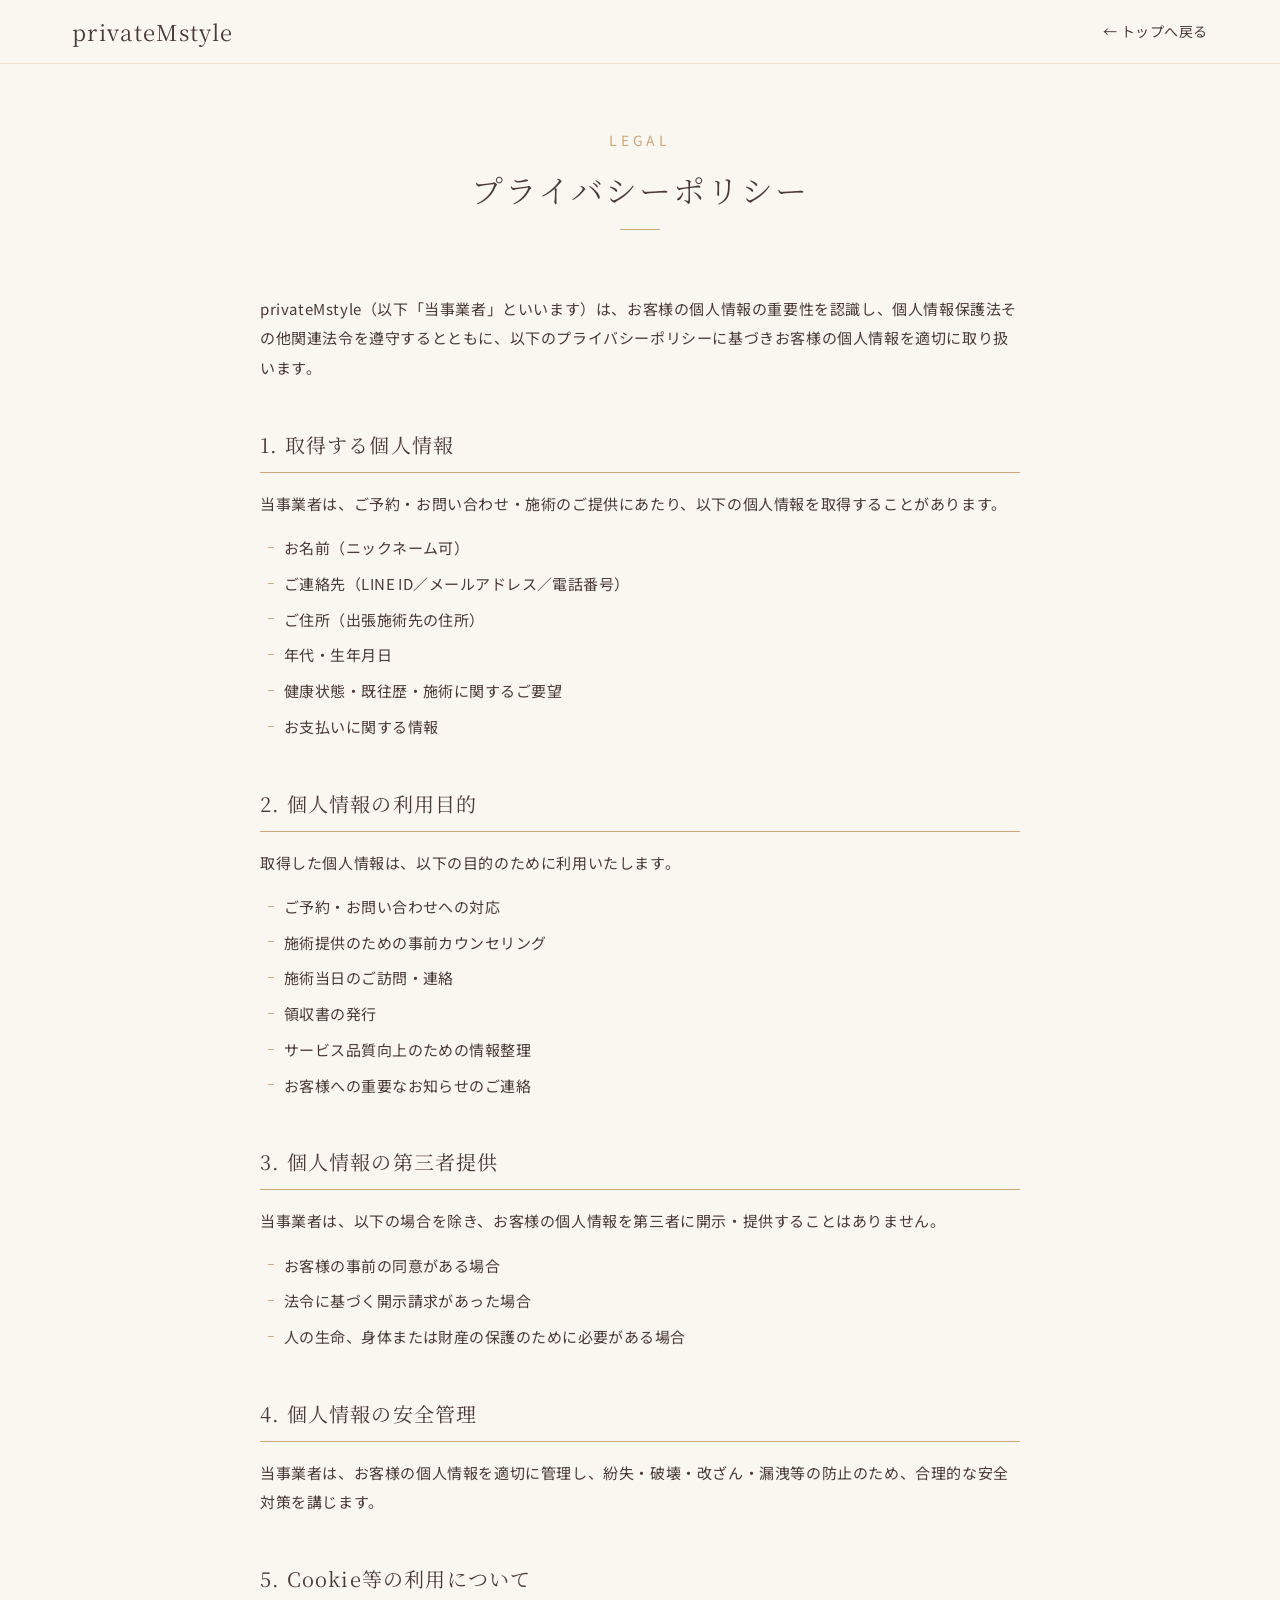
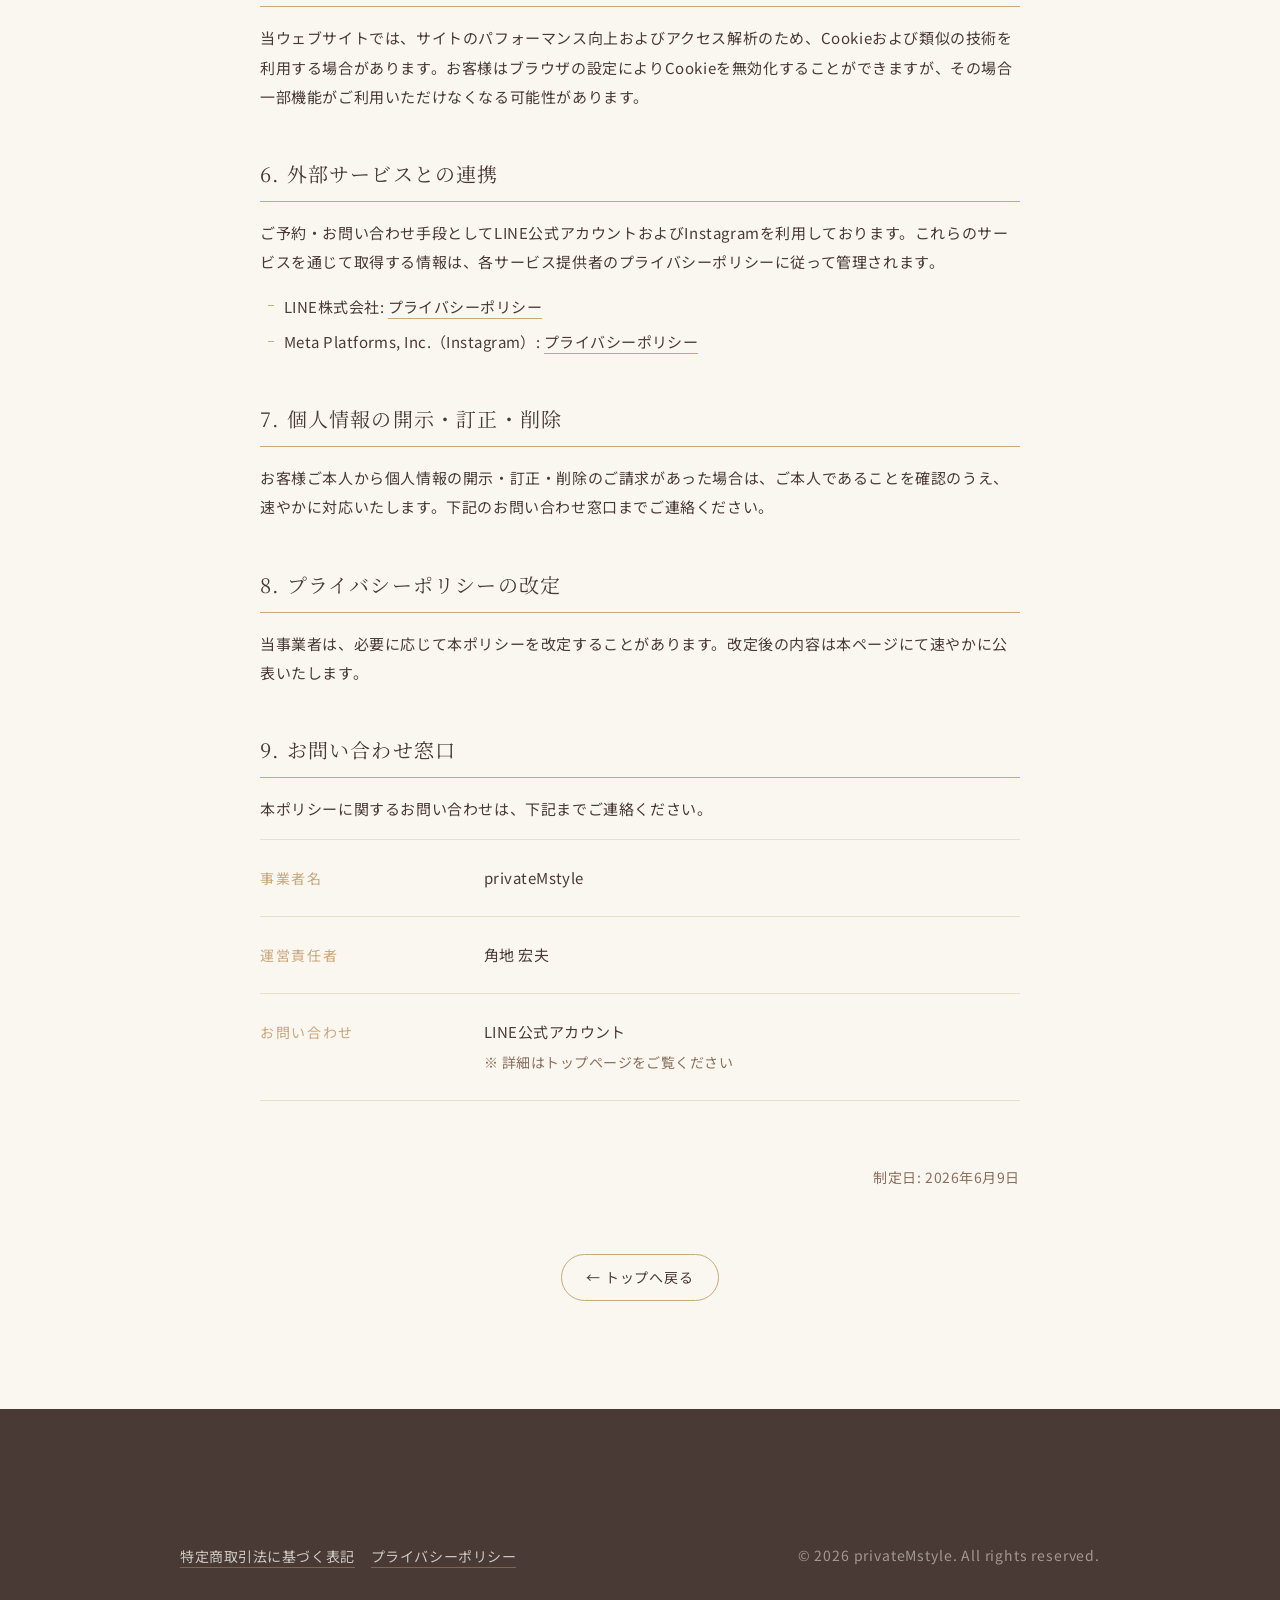
==== privacy.html @ 0a601e19 "Initial preview: privateMstyle LP" ====
<!DOCTYPE html>
<html lang="ja">
<head>
  <meta charset="UTF-8">
  <meta name="viewport" content="width=device-width, initial-scale=1.0">
  <title>プライバシーポリシー | privateMstyle</title>
  <meta name="description" content="privateMstyle のプライバシーポリシーです。お客様の個人情報の取り扱いについて記載しています。">
  <meta name="robots" content="noindex">

  <link rel="preconnect" href="https://fonts.googleapis.com">
  <link rel="preconnect" href="https://fonts.gstatic.com" crossorigin>
  <link href="https://fonts.googleapis.com/css2?family=Noto+Sans+JP:wght@300;400;500&family=Noto+Serif+JP:wght@300;400&display=swap" rel="stylesheet">

  <link rel="stylesheet" href="css/style.css">
</head>
<body>

  <header class="site-header" id="site-header">
    <div class="site-header__inner">
      <a href="index.html" class="site-header__logo">privateMstyle</a>
      <a href="index.html" class="legal-back">← トップへ戻る</a>
    </div>
  </header>

  <main class="legal-page">
    <div class="legal-page__inner">
      <header class="legal-page__head">
        <p class="legal-page__label">LEGAL</p>
        <h1 class="legal-page__title">プライバシーポリシー</h1>
      </header>

      <div class="legal-content">
        <p class="legal-content__intro">
          privateMstyle（以下「当事業者」といいます）は、お客様の個人情報の重要性を認識し、個人情報保護法その他関連法令を遵守するとともに、以下のプライバシーポリシーに基づきお客様の個人情報を適切に取り扱います。
        </p>

        <section class="legal-section">
          <h2 class="legal-section__title">1. 取得する個人情報</h2>
          <p class="legal-section__text">
            当事業者は、ご予約・お問い合わせ・施術のご提供にあたり、以下の個人情報を取得することがあります。
          </p>
          <ul class="legal-section__list">
            <li>お名前（ニックネーム可）</li>
            <li>ご連絡先（LINE ID／メールアドレス／電話番号）</li>
            <li>ご住所（出張施術先の住所）</li>
            <li>年代・生年月日</li>
            <li>健康状態・既往歴・施術に関するご要望</li>
            <li>お支払いに関する情報</li>
          </ul>
        </section>

        <section class="legal-section">
          <h2 class="legal-section__title">2. 個人情報の利用目的</h2>
          <p class="legal-section__text">取得した個人情報は、以下の目的のために利用いたします。</p>
          <ul class="legal-section__list">
            <li>ご予約・お問い合わせへの対応</li>
            <li>施術提供のための事前カウンセリング</li>
            <li>施術当日のご訪問・連絡</li>
            <li>領収書の発行</li>
            <li>サービス品質向上のための情報整理</li>
            <li>お客様への重要なお知らせのご連絡</li>
          </ul>
        </section>

        <section class="legal-section">
          <h2 class="legal-section__title">3. 個人情報の第三者提供</h2>
          <p class="legal-section__text">
            当事業者は、以下の場合を除き、お客様の個人情報を第三者に開示・提供することはありません。
          </p>
          <ul class="legal-section__list">
            <li>お客様の事前の同意がある場合</li>
            <li>法令に基づく開示請求があった場合</li>
            <li>人の生命、身体または財産の保護のために必要がある場合</li>
          </ul>
        </section>

        <section class="legal-section">
          <h2 class="legal-section__title">4. 個人情報の安全管理</h2>
          <p class="legal-section__text">
            当事業者は、お客様の個人情報を適切に管理し、紛失・破壊・改ざん・漏洩等の防止のため、合理的な安全対策を講じます。
          </p>
        </section>

        <section class="legal-section">
          <h2 class="legal-section__title">5. Cookie等の利用について</h2>
          <p class="legal-section__text">
            当ウェブサイトでは、サイトのパフォーマンス向上およびアクセス解析のため、Cookieおよび類似の技術を利用する場合があります。お客様はブラウザの設定によりCookieを無効化することができますが、その場合一部機能がご利用いただけなくなる可能性があります。
          </p>
        </section>

        <section class="legal-section">
          <h2 class="legal-section__title">6. 外部サービスとの連携</h2>
          <p class="legal-section__text">
            ご予約・お問い合わせ手段としてLINE公式アカウントおよびInstagramを利用しております。これらのサービスを通じて取得する情報は、各サービス提供者のプライバシーポリシーに従って管理されます。
          </p>
          <ul class="legal-section__list">
            <li>LINE株式会社: <a href="https://line.me/ja/terms/policy/" target="_blank" rel="noopener">プライバシーポリシー</a></li>
            <li>Meta Platforms, Inc.（Instagram）: <a href="https://privacycenter.instagram.com/policy/" target="_blank" rel="noopener">プライバシーポリシー</a></li>
          </ul>
        </section>

        <section class="legal-section">
          <h2 class="legal-section__title">7. 個人情報の開示・訂正・削除</h2>
          <p class="legal-section__text">
            お客様ご本人から個人情報の開示・訂正・削除のご請求があった場合は、ご本人であることを確認のうえ、速やかに対応いたします。下記のお問い合わせ窓口までご連絡ください。
          </p>
        </section>

        <section class="legal-section">
          <h2 class="legal-section__title">8. プライバシーポリシーの改定</h2>
          <p class="legal-section__text">
            当事業者は、必要に応じて本ポリシーを改定することがあります。改定後の内容は本ページにて速やかに公表いたします。
          </p>
        </section>

        <section class="legal-section">
          <h2 class="legal-section__title">9. お問い合わせ窓口</h2>
          <p class="legal-section__text">
            本ポリシーに関するお問い合わせは、下記までご連絡ください。
          </p>
          <dl class="legal-table">
            <div class="legal-table__row">
              <dt>事業者名</dt>
              <dd>privateMstyle</dd>
            </div>
            <div class="legal-table__row">
              <dt>運営責任者</dt>
              <dd>角地 宏夫</dd>
            </div>
            <div class="legal-table__row">
              <dt>お問い合わせ</dt>
              <dd>LINE公式アカウント<br><small>※ 詳細は<a href="index.html">トップページ</a>をご覧ください</small></dd>
            </div>
          </dl>
        </section>

        <p class="legal-content__date">
          制定日: <span id="effective-date">2026年6月9日</span>
        </p>
      </div>

      <p class="legal-page__back">
        <a href="index.html">← トップへ戻る</a>
      </p>
    </div>
  </main>

  <footer class="site-footer">
    <div class="site-footer__inner">
      <div class="site-footer__bottom">
        <ul class="site-footer__legal">
          <li><a href="tokushoho.html">特定商取引法に基づく表記</a></li>
          <li><a href="privacy.html">プライバシーポリシー</a></li>
        </ul>
        <p class="site-footer__copy">© <span id="footer-year">2026</span> privateMstyle. All rights reserved.</p>
      </div>
    </div>
  </footer>

  <script>
    document.getElementById('footer-year').textContent = new Date().getFullYear();
  </script>
</body>
</html>
---- css/style.css ----
/* ============================================================
   privateMstyle LP - style.css
   Moodboard 確定版: C案ソフトピンクベージュ + ブラウン + シャンパンゴールド
   ============================================================ */

/* ---------- 1. Design tokens ---------- */
:root {
	/* Colors (Moodboard 2026-05-25 確定パレット) */
	--c-base: #FAF7F0;
	--c-base-light: #FCFAF5;
	/* アイボリーより明るく、白より暖かい */
	--c-secondary: #EFD9D2;
	/* ソフトピンクベージュ */
	--c-accent: #C9A99F;
	/* くすみピンク */
	--c-sub: #F0E8DD;
	--c-brown-mid: #8a6f5e;
	/* 線・タグ縁・アイコン */
	--c-brown-dark: #4a3a35;
	/* 見出し・本文 */
	--c-gold: #C9A87C;
	/* シャンパンゴールド（細線・小マーク・FROM¥記号・CTA縁取り1px限定） */
	--c-line-cta: #06C755;
	/* LINE green */
	--c-line-cta-h: #05B14B;
	--c-white: #FFFFFF;

	/* Typography */
	--ff-serif: "Noto Serif JP", "Yu Mincho", "YuMincho", serif;
	--ff-sans: "Noto Sans JP", "Hiragino Kaku Gothic ProN", "メイリオ", sans-serif;

	/* Spacing scale */
	--space-1: 4px;
	--space-2: 8px;
	--space-3: 12px;
	--space-4: 16px;
	--space-5: 24px;
	--space-6: 32px;
	--space-7: 48px;
	--space-8: 64px;
	--space-9: 96px;

	/* Layout */
	--max-w: 1200px;
	--max-w-narrow: 920px;
	--header-h: 64px;
}

/* ---------- 2. Reset & base ---------- */
*,
*::before,
*::after {
	box-sizing: border-box;
}

html {
	scroll-behavior: smooth;
}

body {
	margin: 0;
	font-family: var(--ff-sans);
	font-weight: 400;
	color: var(--c-brown-dark);
	background: var(--c-base);
	line-height: 1.8;
	-webkit-font-smoothing: antialiased;
	-webkit-text-size-adjust: 100%;
}

img {
	max-width: 100%;
	height: auto;
	display: block;
}

a {
	color: inherit;
	text-decoration: none;
}

ul,
ol {
	list-style: none;
	margin: 0;
	padding: 0;
}

button {
	font: inherit;
	cursor: pointer;
	background: none;
	border: none;
	color: inherit;
}

h1,
h2,
h3,
h4 {
	font-family: var(--ff-serif);
	font-weight: 300;
	color: var(--c-brown-dark);
	letter-spacing: 0.04em;
	line-height: 1.5;
	margin: 0;
}

.sp-only {
	display: inline;
}

@media (min-width: 768px) {
	.sp-only {
		display: none;
	}
}

/* ---------- 3. Buttons ---------- */
.btn {
	display: inline-flex;
	align-items: center;
	justify-content: center;
	padding: 14px 28px;
	border-radius: 999px;
	font-family: var(--ff-sans);
	font-weight: 500;
	font-size: 14px;
	letter-spacing: 0.06em;
	transition: all 0.2s ease;
	border: 1px solid transparent;
	white-space: nowrap;
}

.btn--sm {
	padding: 8px 18px;
	font-size: 14px;
}

.btn--lg {
	padding: 18px 36px;
	font-size: 16px;
	min-width: 220px;
}

.btn--line {
	background: var(--c-line-cta);
	color: var(--c-white);
	gap: 6px;
}

.btn--line:hover {
	background: var(--c-line-cta-h);
	transform: translateY(-1px);
}

.btn__icon {
	width: 2em;
	height: 2em;
	flex-shrink: 0;
}

.btn--ghost {
	background: transparent;
	color: var(--c-brown-dark);
	border-color: var(--c-gold);
}

.btn--ghost:hover {
	background: var(--c-brown-mid);
	color: var(--c-white);
	border-color: var(--c-brown-mid);
}

/* ============================================================
   01 HEADER
   ============================================================ */
.site-header {
	position: fixed;
	top: 0;
	left: 0;
	right: 0;
	height: var(--header-h);
	background: rgba(250, 247, 240, 0.92);
	backdrop-filter: saturate(180%) blur(12px);
	-webkit-backdrop-filter: saturate(180%) blur(12px);
	border-bottom: 1px solid rgba(201, 168, 124, 0.28);
	z-index: 100;
}

.site-header__inner {
	max-width: var(--max-w);
	height: 100%;
	margin: 0 auto;
	padding: 0 var(--space-4);
	display: flex;
	align-items: center;
	justify-content: space-between;
	gap: var(--space-5);
}

.site-header__logo {
	font-family: var(--ff-serif);
	font-weight: 400;
	font-size: 22px;
	letter-spacing: 0.06em;
	color: var(--c-brown-dark);
}

.site-header__nav {
	position: fixed;
	top: var(--header-h);
	left: 0;
	right: 0;
	display: flex;
	flex-direction: column;
	gap: 0;
	padding: var(--space-2) var(--space-4) var(--space-5);
	background: rgba(250, 247, 240, 0.98);
	backdrop-filter: saturate(180%) blur(12px);
	-webkit-backdrop-filter: saturate(180%) blur(12px);
	border-bottom: 1px solid rgba(201, 168, 124, 0.28);
	box-shadow: 0 18px 32px -20px rgba(74, 58, 53, 0.45);
	max-height: calc(100dvh - var(--header-h));
	overflow-y: auto;
	opacity: 0;
	visibility: hidden;
	transform: translateY(-10px);
	transition: opacity 0.25s ease, transform 0.25s ease, visibility 0.25s;
}

.site-header.is-open .site-header__nav {
	opacity: 1;
	visibility: visible;
	transform: translateY(0);
}

.site-header__nav a:not(.btn) {
	font-size: 16px;
	color: var(--c-brown-dark);
	letter-spacing: 0.05em;
	padding: 15px 4px;
	border-bottom: 1px solid rgba(201, 168, 124, 0.22);
	transition: color 0.2s;
}

.site-header__nav a:not(.btn):hover {
	color: var(--c-brown-mid);
}

.site-header__nav-cta {
	margin-top: var(--space-4);
	align-self: stretch;
}

body.is-nav-open {
	overflow: hidden;
}

.site-header__cta {
	display: none;
}

.site-header__cta .btn {
	font-size: 14px;
	padding: 10px 22px;
}

.site-header__menu-toggle {
	width: 32px;
	height: 32px;
	display: flex;
	flex-direction: column;
	justify-content: center;
	align-items: center;
	gap: 5px;
}

.site-header__menu-toggle span {
	display: block;
	width: 20px;
	height: 1.5px;
	background: var(--c-brown-dark);
	transition: transform 0.3s ease, opacity 0.3s ease;
}

.site-header.is-open .site-header__menu-toggle span:nth-child(1) {
	transform: translateY(6.5px) rotate(45deg);
}

.site-header.is-open .site-header__menu-toggle span:nth-child(2) {
	opacity: 0;
}

.site-header.is-open .site-header__menu-toggle span:nth-child(3) {
	transform: translateY(-6.5px) rotate(-45deg);
}

@media (min-width: 900px) {
	.site-header__inner {
		padding: 0 var(--space-6);
	}

	.site-header__nav {
		position: static;
		flex-direction: row;
		gap: var(--space-6);
		padding: 0;
		background: none;
		backdrop-filter: none;
		-webkit-backdrop-filter: none;
		border: 0;
		box-shadow: none;
		max-height: none;
		overflow: visible;
		opacity: 1;
		visibility: visible;
		transform: none;
	}

	.site-header__nav a:not(.btn) {
		font-size: 15px;
		padding: 0;
		border-bottom: 0;
	}

	.site-header__nav-cta {
		display: none;
	}

	.site-header__cta {
		display: block;
	}

	.site-header__menu-toggle {
		display: none;
	}
}

/* ============================================================
   02 FV
   ============================================================ */
.fv {
	position: relative;
	padding-top: var(--header-h);
	overflow: hidden;
	background:
		linear-gradient(180deg, var(--c-base) 0%, var(--c-secondary) 100%);
}

.fv__bg {
	position: absolute;
	inset: 0;
	pointer-events: none;
	overflow: hidden;
}

.fv__bg-fabric {
	position: absolute;
	max-width: none;
	bottom: 23%;
	left: -20%;
	width: 90%;
	opacity: 0.28;
	mix-blend-mode: multiply;
}

.fv__deco {
	position: absolute;
	opacity: 0.7;
	display: none;
}

.fv__deco--flower {
	top: 8%;
	right: 4%;
	width: 110px;
	transform: rotate(8deg);
}

.fv__deco--leaf {
	bottom: 12%;
	left: -2%;
	width: 140px;
	transform: rotate(-15deg);
	opacity: 0.5;
}

.fv__inner {
	position: relative;
	max-width: var(--max-w);
	margin: 0 auto;
	padding: var(--space-8) var(--space-4) var(--space-9);
	display: grid;
	grid-template-columns: 1fr;
	gap: var(--space-7);
}

.fv__copy {
	order: 2;
}

.fv__catch {
	font-family: var(--ff-serif);
	font-weight: 300;
	font-size: clamp(30px, 7vw, 56px);
	line-height: 1.45;
	letter-spacing: 0.08em;
	color: var(--c-brown-dark);
}

.fv__catch::after {
	content: "";
	display: block;
	width: 56px;
	height: 1px;
	background: var(--c-gold);
	margin-top: var(--space-4);
}

.fv__sub {
	margin: var(--space-5) 0 0;
	font-size: 20px;
	font-weight: 400;
	color: var(--c-brown-dark);
	letter-spacing: 0.05em;
}

.fv__area {
	margin: var(--space-4) 0 0;
	font-size: 16px;
	color: var(--c-brown-mid);
	letter-spacing: 0.06em;
	line-height: 1.9;
}

.fv__badges {
	display: flex;
	flex-wrap: wrap;
	gap: var(--space-2);
	margin: var(--space-5) 0;
}

.fv__badges li {
	font-size: 14px;
	letter-spacing: 0.08em;
	color: var(--c-brown-mid);
	border: 1px solid var(--c-gold);
	border-radius: 999px;
	padding: 6px 14px;
	background: rgba(255, 255, 255, 0.5);
}

.fv__ctas {
	display: flex;
	flex-direction: column;
	gap: var(--space-3);
	margin-top: var(--space-6);
	align-items: flex-start;
}

.fv__ctas .btn {
	width: 100%;
	max-width: 320px;
}

.fv__micro {
	margin: var(--space-2) 0 0;
	font-size: 14px;
	color: var(--c-brown-mid);
	line-height: 1.7;
}

.fv__visual {
	order: 1;
}

.fv__hero-img {
	width: 100%;
	aspect-ratio: 1 / 1;
	object-fit: cover;
	object-position: 50% 60%;
	border-radius: 8px;
	box-shadow: 0 20px 60px -20px rgba(74, 58, 53, 0.25);
}

@media (min-width: 900px) {
	.fv__inner {
		grid-template-columns: 1fr 480px;
		gap: var(--space-8);
		padding: var(--space-9) var(--space-6) calc(var(--space-9) + var(--space-5));
		align-items: center;
	}

	.fv__copy {
		order: 1;
	}

	.fv__visual {
		order: 2;
	}

	.fv__hero-img {
		aspect-ratio: 3 / 4;
		object-position: 50% 50%;
	}

	.fv__ctas {
		flex-direction: row;
		flex-wrap: wrap;
		align-items: center;
	}

	.fv__ctas .btn {
		width: auto;
	}

	.fv__micro {
		flex-basis: 100%;
	}

	.fv__deco {
		display: block;
	}

	.fv__deco--flower {
		width: 120px;
		right: 1.5%;
		top: calc(var(--header-h) + 24px);
	}

	.fv__deco--leaf {
		width: 220px;
		bottom: 8%;
		left: 2%;
	}
}

/* ============================================================
   02.5 ASSURANCE（安心への約束）
   ============================================================ */
.assurance {
	padding: var(--space-7) var(--space-4);
	background: var(--c-secondary);
	border-bottom: 1px solid rgba(201, 168, 124, 0.22);
}

.assurance__inner {
	max-width: var(--max-w-narrow);
	margin: 0 auto;
}

.assurance__intro {
	margin: 0 0 var(--space-6);
	text-align: center;
	font-size: 15px;
	line-height: 1.9;
	letter-spacing: 0.04em;
	color: var(--c-brown-dark);
}

.assurance__intro strong {
	font-weight: 500;
	color: var(--c-gold);
}

.assurance__list {
	display: grid;
	grid-template-columns: 1fr;
	gap: var(--space-3);
}

.assurance__item {
	display: flex;
	align-items: center;
	gap: var(--space-4);
	background: var(--c-white);
	border-radius: 8px;
	padding: var(--space-4) var(--space-5);
}

.assurance__icon {
	flex-shrink: 0;
	display: inline-flex;
	align-items: center;
	justify-content: center;
	width: 40px;
	height: 40px;
	border-radius: 50%;
	background: var(--c-white);
	color: var(--c-gold);
}

.assurance__icon svg {
	width: 22px;
	height: 22px;
}

.assurance__text {
	margin: 0;
	font-size: 14px;
	line-height: 1.7;
	letter-spacing: 0.03em;
	color: var(--c-brown-dark);
}

.assurance__text strong {
	font-weight: 500;
}

@media (min-width: 700px) {
	.assurance__list {
		grid-template-columns: repeat(3, 1fr);
		gap: var(--space-4);
	}

	.assurance__item {
		flex-direction: column;
		text-align: center;
		gap: var(--space-3);
		padding: var(--space-6) var(--space-4);
	}
}

/* ============================================================
   Common: Section head
   ============================================================ */
.section-head {
	text-align: center;
	max-width: 720px;
	margin: 0 auto var(--space-7);
}

.section-head__label {
	margin: 0;
	font-family: var(--ff-sans);
	font-size: 14px;
	letter-spacing: 0.28em;
	color: var(--c-gold);
	text-transform: uppercase;
}

.section-head__title {
	margin: var(--space-3) 0 0;
	font-family: var(--ff-serif);
	font-weight: 300;
	font-size: clamp(24px, 4.4vw, 34px);
	line-height: 1.55;
	letter-spacing: 0.06em;
	color: var(--c-brown-dark);
	word-break: keep-all;
	overflow-wrap: anywhere;
	text-wrap: balance;
}

.section-head__title::after {
	content: "";
	display: block;
	width: 40px;
	height: 1px;
	background: var(--c-gold);
	margin: var(--space-4) auto 0;
}

.section-head__lead {
	margin: var(--space-5) 0 0;
	font-size: 14px;
	color: var(--c-brown-dark);
	line-height: 2;
	letter-spacing: 0.04em;
}

@media (min-width: 700px) {
	.section-head__lead {
		font-size: 16px;
	}

	.fv__bg-fabric {
		bottom: -2%;
	}
}

/* ============================================================
   03 HOME CARE（ご自宅で受けられる安心）
   ============================================================ */
.home-care {
	padding: var(--space-9) var(--space-4);
	background: var(--c-base);
}

.home-care__inner {
	max-width: var(--max-w-narrow);
	margin: 0 auto;
}

.home-care__photo {
	margin: 0 0 var(--space-7);
	border-radius: 12px;
	overflow: hidden;
	box-shadow: 0 20px 50px -22px rgba(74, 58, 53, 0.22);
}

.home-care__photo img {
	width: 100%;
	aspect-ratio: 16 / 9;
	object-fit: cover;
}

@media (min-width: 700px) {
	.home-care__photo {
		margin-bottom: var(--space-8);
		border-radius: 16px;
	}

	.home-care__photo img {
		aspect-ratio: 21 / 9;
	}
}

.benefit-cards {
	display: grid;
	grid-template-columns: 1fr;
	gap: var(--space-5);
}

.benefit-card {
	background: var(--c-white);
	border: 1px solid rgba(201, 168, 124, 0.32);
	border-radius: 10px;
	padding: var(--space-6) var(--space-5);
	text-align: center;
	transition: transform 0.25s ease, box-shadow 0.25s ease;
}

.benefit-card:hover {
	transform: translateY(-2px);
	box-shadow: 0 14px 36px -18px rgba(74, 58, 53, 0.22);
}

.benefit-card__icon {
	display: inline-flex;
	align-items: center;
	justify-content: center;
	width: 56px;
	height: 56px;
	border-radius: 50%;
	background: var(--c-sub);
	color: var(--c-brown-mid);
	margin-bottom: var(--space-4);
}

.benefit-card__icon svg {
	width: 30px;
	height: 30px;
}

.benefit-card__title {
	font-family: var(--ff-serif);
	font-size: 20px;
	font-weight: 400;
	letter-spacing: 0.06em;
	color: var(--c-brown-dark);
	margin: 0 0 var(--space-3);
}

.benefit-card__text {
	margin: 0;
	font-size: 14px;
	line-height: 1.9;
	color: var(--c-brown-dark);
	letter-spacing: 0.03em;
}

.home-care__note {
	margin: var(--space-6) 0 0;
	text-align: center;
	font-size: 14px;
	color: var(--c-brown-mid);
	letter-spacing: 0.04em;
}

@media (min-width: 700px) {
	.benefit-cards {
		grid-template-columns: repeat(2, 1fr);
	}

	.benefit-card__icon {
		width: 64px;
		height: 64px;
	}

	.benefit-card__icon svg {
		width: 34px;
		height: 34px;
	}

	.benefit-card__title {
		font-size: 22px;
	}

	.benefit-card__text {
		font-size: 16px;
	}
}

@media (min-width: 900px) {
	.home-care {
		padding: calc(var(--space-9) + var(--space-3)) var(--space-6);
	}

	.benefit-cards {
		gap: var(--space-6);
	}

	.benefit-card {
		padding: var(--space-7) var(--space-6);
	}
}

/* ============================================================
   04 WORRIES（お悩み・共感）
   ============================================================ */
.worries {
	padding: var(--space-9) var(--space-4);
	background: var(--c-sub);
}

.worries__inner {
	max-width: var(--max-w-narrow);
	margin: 0 auto;
}

.worries-list {
	display: grid;
	grid-template-columns: 1fr;
	gap: var(--space-3);
}

.worries-list__item {
	display: flex;
	align-items: center;
	gap: var(--space-4);
	background: var(--c-white);
	border: 1px solid rgba(201, 168, 124, 0.28);
	border-radius: 8px;
	padding: var(--space-4) var(--space-5);
}

.worries-list__check {
	display: inline-flex;
	align-items: center;
	justify-content: center;
	flex-shrink: 0;
	width: 28px;
	height: 28px;
	border-radius: 50%;
	background: var(--c-sub);
	color: var(--c-gold);
	margin-top: 2px;
}

.worries-list__check svg {
	width: 16px;
	height: 16px;
}

.worries-list__text {
	font-size: 14px;
	line-height: 1.7;
	color: var(--c-brown-dark);
	letter-spacing: 0.03em;
}

@media (min-width: 700px) {
	.worries-list {
		grid-template-columns: repeat(2, 1fr);
		gap: var(--space-4);
	}

	.worries-list__item {
		padding: var(--space-5) var(--space-6);
	}

	.worries-list__check {
		width: 32px;
		height: 32px;
	}

	.worries-list__check svg {
		width: 18px;
		height: 18px;
	}

	.worries-list__text {
		font-size: 16px;
	}
}

@media (min-width: 900px) {
	.worries {
		padding: calc(var(--space-9) + var(--space-3)) var(--space-6);
	}
}

/* ============================================================
   05 REASONS（5つの安心理由）
   ============================================================ */
.reasons {
	position: relative;
	padding: var(--space-9) var(--space-4);
	background-color: var(--c-base);
	isolation: isolate;
	overflow: hidden;
}

.reasons::before {
	content: "";
	position: absolute;
	inset: 0;
	background: url('../assets/photos/reasons-bg.png') center/cover no-repeat;
	opacity: 0.16;
	z-index: -1;
	pointer-events: none;
}

.reasons::after {
	content: "";
	position: absolute;
	inset: 0;
	background: linear-gradient(180deg,
			rgba(250, 247, 240, 0.35) 0%,
			rgba(250, 247, 240, 0) 25%,
			rgba(250, 247, 240, 0) 75%,
			rgba(250, 247, 240, 0.35) 100%);
	z-index: -1;
	pointer-events: none;
}

.reasons__inner {
	position: relative;
	max-width: var(--max-w-narrow);
	margin: 0 auto;
}

.reason-cards {
	display: grid;
	grid-template-columns: 1fr;
	gap: var(--space-5);
	counter-reset: none;
}

.reason-card {
	position: relative;
	background: var(--c-white);
	border: 1px solid rgba(201, 168, 124, 0.32);
	border-radius: 10px;
	padding: var(--space-7) var(--space-5) var(--space-6);
	text-align: center;
}

.reason-card__num {
	position: absolute;
	top: var(--space-4);
	left: 50%;
	transform: translateX(-50%);
	font-family: var(--ff-serif);
	font-weight: 300;
	font-size: 28px;
	letter-spacing: 0.12em;
	color: var(--c-gold);
}

.reason-card__num::after {
	content: "";
	display: block;
	width: 24px;
	height: 1px;
	background: var(--c-gold);
	margin: 4px auto 0;
}

.reason-card__title {
	font-family: var(--ff-serif);
	font-size: 20px;
	font-weight: 400;
	letter-spacing: 0.08em;
	color: var(--c-brown-dark);
	margin: var(--space-6) 0 var(--space-3);
}

.reason-card__text {
	margin: 0;
	font-size: 14px;
	line-height: 1.9;
	color: var(--c-brown-dark);
	letter-spacing: 0.03em;
	word-break: keep-all;
	overflow-wrap: anywhere;
}

@media (min-width: 900px) {
	.reason-cards {
		grid-template-columns: repeat(2, 1fr);
		gap: var(--space-6);
	}

	.reason-card {
		padding: var(--space-8) var(--space-6) var(--space-7);
	}

	.reason-card__num {
		font-size: 32px;
		top: var(--space-5);
	}

	.reason-card__title {
		font-size: 22px;
		margin-top: var(--space-7);
	}

	.reason-card__text {
		font-size: 16px;
	}

	.reason-card--wide {
		grid-column: 1 / -1;
		max-width: calc(50% - var(--space-6) / 2);
		margin: 0 auto;
	}
}

@media (min-width: 900px) {
	.reasons {
		padding: calc(var(--space-9) + var(--space-3)) var(--space-6);
	}
}

/* ============================================================
   06 RULES（女性専用運用ルール）
   ============================================================ */
.rules {
	padding: var(--space-9) var(--space-4);
	background: var(--c-base-light);
}

.rules__inner {
	max-width: var(--max-w-narrow);
	margin: 0 auto;
}

.rules-list {
	border-top: 1px solid rgba(201, 168, 124, 0.32);
	counter-reset: rules-counter;
}

.rules-list__item {
	display: flex;
	align-items: flex-start;
	gap: var(--space-4);
	padding: var(--space-5) 0;
	border-bottom: 1px solid rgba(201, 168, 124, 0.32);
	counter-increment: rules-counter;
}

.rules-list__icon {
	display: inline-flex;
	align-items: center;
	justify-content: center;
	flex-shrink: 0;
	width: 44px;
	height: 44px;
	border-radius: 50%;
	background: var(--c-sub);
	color: var(--c-brown-mid);
}

.rules-list__icon svg {
	width: 24px;
	height: 24px;
}

.rules-list__body {
	flex: 1;
	min-width: 0;
}

.rules-list__title {
	position: relative;
	font-family: var(--ff-serif);
	font-size: 17px;
	font-weight: 400;
	letter-spacing: 0.06em;
	color: var(--c-brown-dark);
	margin: 0 0 var(--space-2);
	padding-left: 32px;
}

.rules-list__title::before {
	content: counter(rules-counter, decimal-leading-zero);
	position: absolute;
	left: 0;
	top: 2px;
	font-family: var(--ff-serif);
	font-size: 14px;
	letter-spacing: 0.1em;
	color: var(--c-gold);
}

.rules-list__text {
	margin: 0;
	font-size: 14px;
	line-height: 1.9;
	color: var(--c-brown-dark);
	letter-spacing: 0.03em;
	word-break: keep-all;
	overflow-wrap: anywhere;
}

@media (min-width: 700px) {

	.rules-list__item {
		gap: var(--space-5);
		padding: var(--space-6) 0;
	}

	.rules-list__icon {
		width: 56px;
		height: 56px;
	}

	.rules-list__icon svg {
		width: 28px;
		height: 28px;
	}

	.rules-list__title {
		font-size: 20px;
		padding-left: 40px;
	}

	.rules-list__title::before {
		font-size: 16px;
		top: 3px;
	}

	.rules-list__text {
		font-size: 16px;
	}
}

@media (min-width: 900px) {
	.rules {
		padding: calc(var(--space-9) + var(--space-3)) var(--space-6);
	}
}

/* ============================================================
   07 PROFILE（施術者プロフィール）
   ============================================================ */
.profile {
	padding: var(--space-9) var(--space-4);
	background: var(--c-base);
}

.profile__inner {
	max-width: var(--max-w-narrow);
	margin: 0 auto;
}

.profile__main {
	display: grid;
	grid-template-columns: 1fr;
	gap: var(--space-6);
	align-items: start;
}

.profile__photo {
	margin: 0;
	border-radius: 12px;
	overflow: hidden;
	box-shadow: 0 20px 50px -22px rgba(74, 58, 53, 0.28);
	background: var(--c-sub);
}

.profile__photo img {
	width: 100%;
	aspect-ratio: 4 / 5;
	object-fit: cover;
}

.profile__body {
	display: flex;
	flex-direction: column;
	gap: var(--space-5);
}

.profile__name-label {
	margin: 0;
	font-family: var(--ff-sans);
	font-size: 14px;
	letter-spacing: 0.28em;
	color: var(--c-gold);
	text-transform: uppercase;
}

.profile__name {
	margin: 0;
	font-family: var(--ff-serif);
	font-weight: 400;
	font-size: 28px;
	letter-spacing: 0.08em;
	color: var(--c-brown-dark);
	line-height: 1.4;
}

.profile__name-en {
	display: inline-block;
	margin-top: 4px;
	font-family: var(--ff-serif);
	font-size: 14px;
	font-weight: 300;
	letter-spacing: 0.2em;
	color: var(--c-brown-mid);
	text-transform: uppercase;
}

.profile__facts {
	margin: 0;
	display: flex;
	flex-direction: column;
	gap: var(--space-3);
	padding: var(--space-4) 0;
	border-top: 1px solid rgba(201, 168, 124, 0.32);
	border-bottom: 1px solid rgba(201, 168, 124, 0.32);
}

.profile__fact {
	display: flex;
	flex-direction: column;
	gap: 4px;
}

.profile__fact dt {
	font-family: var(--ff-sans);
	font-size: 14px;
	letter-spacing: 0.16em;
	color: var(--c-gold);
}

.profile__fact dd {
	margin: 0;
	font-size: 14px;
	line-height: 1.8;
	color: var(--c-brown-dark);
	letter-spacing: 0.03em;
	word-break: keep-all;
	overflow-wrap: anywhere;
}

.profile__message {
	position: relative;
	margin: 0;
	padding: var(--space-5) 0 0 var(--space-5);
	border-left: 1px solid var(--c-gold);
}

.profile__message p {
	margin: 0;
	font-family: var(--ff-serif);
	font-size: 15px;
	line-height: 2;
	letter-spacing: 0.04em;
	color: var(--c-brown-dark);
	word-break: keep-all;
	overflow-wrap: anywhere;
}

.profile__ig {
	margin: 0;
	font-size: 14px;
	color: var(--c-brown-mid);
	letter-spacing: 0.04em;
}

.profile__ig a {
	color: var(--c-brown-dark);
	border-bottom: 1px solid var(--c-gold);
	padding-bottom: 1px;
	transition: color 0.2s;
}

.profile__ig a:hover {
	color: var(--c-gold);
}

@media (min-width: 700px) {
	.profile__main {
		grid-template-columns: minmax(0, 340px) 1fr;
		gap: var(--space-7);
	}

	.profile__name {
		font-size: 32px;
	}

	.profile__fact {
		flex-direction: row;
		gap: var(--space-5);
	}

	.profile__fact dt {
		flex-shrink: 0;
		width: 56px;
		padding-top: 4px;
	}

	.profile__fact dd {
		font-size: 16px;
		flex: 1;
	}

	.profile__message p {
		font-size: 16px;
	}
}

@media (min-width: 900px) {
	.profile {
		padding: calc(var(--space-9) + var(--space-3)) var(--space-6);
	}

	.profile__main {
		grid-template-columns: minmax(0, 380px) 1fr;
		gap: var(--space-8);
	}

	.profile__name {
		font-size: 36px;
	}

	.profile__fact-dd--oneline {
		white-space: nowrap;
		font-size: 15px;
		letter-spacing: 0;
	}
}

/* ============================================================
   08 BONUS（初回限定特典）
   ============================================================ */
.bonus {
	padding: var(--space-9) var(--space-4);
	background: linear-gradient(180deg, var(--c-base) 0%, var(--c-secondary) 100%);
}

.bonus__inner {
	max-width: 640px;
	margin: 0 auto;
}

.bonus__card {
	position: relative;
	background: var(--c-white);
	border: 1px solid rgba(201, 168, 124, 0.5);
	border-radius: 14px;
	padding: var(--space-7) var(--space-5) var(--space-6);
	text-align: center;
	box-shadow: 0 30px 60px -28px rgba(74, 58, 53, 0.22);
}

.bonus__corner {
	position: absolute;
	width: 18px;
	height: 18px;
	border: 1px solid var(--c-gold);
	pointer-events: none;
}

.bonus__corner--tl {
	top: 12px;
	left: 12px;
	border-right: none;
	border-bottom: none;
}

.bonus__corner--tr {
	top: 12px;
	right: 12px;
	border-left: none;
	border-bottom: none;
}

.bonus__corner--bl {
	bottom: 12px;
	left: 12px;
	border-right: none;
	border-top: none;
}

.bonus__corner--br {
	bottom: 12px;
	right: 12px;
	border-left: none;
	border-top: none;
}

.bonus__label {
	margin: 0;
	font-family: var(--ff-sans);
	font-size: 14px;
	letter-spacing: 0.28em;
	color: var(--c-gold);
	text-transform: uppercase;
}

.bonus__title {
	margin: var(--space-3) 0 0;
	font-family: var(--ff-serif);
	font-weight: 300;
	font-size: 24px;
	letter-spacing: 0.08em;
	color: var(--c-brown-dark);
}

.bonus__offer {
	margin: var(--space-6) 0 var(--space-2);
	display: flex;
	align-items: baseline;
	justify-content: center;
	gap: 4px;
	color: var(--c-brown-dark);
}

.bonus__offer-num {
	font-family: var(--ff-serif);
	font-weight: 300;
	font-size: 72px;
	letter-spacing: 0.04em;
	line-height: 1;
}

.bonus__offer-unit {
	font-family: var(--ff-serif);
	font-weight: 300;
	font-size: 22px;
	letter-spacing: 0.16em;
	color: var(--c-gold);
}

.bonus__offer-lead {
	margin: 0;
	font-family: var(--ff-serif);
	font-size: 20px;
	letter-spacing: 0.12em;
	color: var(--c-brown-dark);
}

.bonus__offer-lead::before,
.bonus__offer-lead::after {
	content: "";
	display: inline-block;
	width: 24px;
	height: 1px;
	background: var(--c-gold);
	vertical-align: middle;
	margin: 0 var(--space-3);
}

.bonus__offer-desc {
	margin: var(--space-4) 0 0;
	font-size: 14px;
	line-height: 1.95;
	color: var(--c-brown-dark);
	letter-spacing: 0.03em;
	word-break: keep-all;
	overflow-wrap: anywhere;
}

.bonus__cta {
	margin-top: var(--space-6);
	display: flex;
	flex-direction: column;
	align-items: center;
	gap: var(--space-3);
}

.bonus__cta .btn {
	width: 100%;
	max-width: 320px;
}

.bonus__micro {
	margin: 0;
	font-size: 14px;
	color: var(--c-brown-mid);
	letter-spacing: 0.04em;
	line-height: 1.7;
}

@media (min-width: 700px) {
	.bonus__card {
		padding: var(--space-8) var(--space-7) var(--space-7);
	}

	.bonus__corner {
		width: 22px;
		height: 22px;
	}

	.bonus__corner--tl {
		top: 14px;
		left: 14px;
	}

	.bonus__corner--tr {
		top: 14px;
		right: 14px;
	}

	.bonus__corner--bl {
		bottom: 14px;
		left: 14px;
	}

	.bonus__corner--br {
		bottom: 14px;
		right: 14px;
	}

	.bonus__title {
		font-size: 28px;
	}

	.bonus__offer-num {
		font-size: 96px;
	}

	.bonus__offer-unit {
		font-size: 26px;
	}

	.bonus__offer-lead {
		font-size: 22px;
	}

	.bonus__offer-desc {
		font-size: 16px;
	}

	.bonus__cta .btn {
		width: auto;
		min-width: 280px;
	}
}

@media (min-width: 900px) {
	.bonus {
		padding: calc(var(--space-9) + var(--space-3)) var(--space-6);
	}
}

/* ============================================================
   09 MENU（施術メニュー）
   ============================================================ */
.menu {
	padding: var(--space-9) var(--space-4);
	background: var(--c-base);
}

.menu__inner {
	max-width: var(--max-w-narrow);
	margin: 0 auto;
}

.menu-items {
	display: flex;
	flex-direction: column;
	gap: var(--space-8);
}

.menu-item {
	display: grid;
	grid-template-columns: 1fr;
	gap: var(--space-5);
	background: var(--c-white);
	border: 1px solid rgba(201, 168, 124, 0.28);
	border-radius: 12px;
	overflow: hidden;
}

.menu-item__photo {
	position: relative;
	margin: 0;
	background: var(--c-sub);
}

.menu-item__photo img {
	width: 100%;
	aspect-ratio: 16 / 10;
	object-fit: cover;
}

.menu-item__num {
	position: absolute;
	top: var(--space-3);
	left: var(--space-4);
	font-family: var(--ff-serif);
	font-weight: 300;
	font-size: 28px;
	letter-spacing: 0.1em;
	color: var(--c-white);
	text-shadow: 0 2px 12px rgba(74, 58, 53, 0.4);
}

.menu-item__body {
	padding: 0 var(--space-5) var(--space-6);
	display: flex;
	flex-direction: column;
	gap: var(--space-5);
}

.menu-item__title {
	font-family: var(--ff-serif);
	font-weight: 400;
	font-size: 22px;
	letter-spacing: 0.08em;
	color: var(--c-brown-dark);
	margin: 0;
}

.menu-item__title::after {
	content: "";
	display: block;
	width: 32px;
	height: 1px;
	background: var(--c-gold);
	margin-top: var(--space-3);
}

.menu-item__feature {
	margin: 0;
	font-size: 14px;
	line-height: 1.95;
	color: var(--c-brown-dark);
	letter-spacing: 0.03em;
	word-break: keep-all;
	overflow-wrap: anywhere;
}

.menu-item__block {
	display: flex;
	flex-direction: column;
	gap: var(--space-3);
}

.menu-item__block-title {
	margin: 0;
	font-family: var(--ff-sans);
	font-weight: 500;
	font-size: 14px;
	letter-spacing: 0.16em;
	color: var(--c-gold);
}

.menu-item__tags {
	display: flex;
	flex-wrap: wrap;
	gap: var(--space-2);
}

.menu-item__tags li {
	font-size: 14px;
	letter-spacing: 0.04em;
	color: var(--c-brown-dark);
	background: var(--c-sub);
	padding: 4px 12px;
	border-radius: 999px;
}

.menu-item__flow {
	list-style: none;
	margin: 0;
	padding: 0;
	display: flex;
	flex-wrap: wrap;
	align-items: center;
	gap: var(--space-2);
	counter-reset: flow-counter;
}

.menu-item__flow li {
	display: inline-flex;
	align-items: center;
	font-size: 14px;
	color: var(--c-brown-dark);
	letter-spacing: 0.03em;
	counter-increment: flow-counter;
}

.menu-item__flow li::before {
	content: counter(flow-counter, decimal-leading-zero);
	font-family: var(--ff-serif);
	font-size: 12px;
	color: var(--c-gold);
	margin-right: 6px;
	letter-spacing: 0.1em;
}

.menu-item__flow li:not(:last-child)::after {
	content: "→";
	color: var(--c-gold);
	margin-left: var(--space-2);
	font-size: 12px;
}

.menu-item__prices {
	display: flex;
	flex-direction: column;
	gap: var(--space-2);
	padding: var(--space-3) var(--space-4);
	background: var(--c-base-light);
	border-radius: 8px;
}

.menu-item__prices li {
	display: flex;
	justify-content: space-between;
	align-items: baseline;
	gap: var(--space-4);
}

.menu-item__time {
	font-size: 14px;
	letter-spacing: 0.08em;
	color: var(--c-brown-mid);
}

.menu-item__price {
	font-family: var(--ff-serif);
	font-size: 20px;
	letter-spacing: 0.04em;
	color: var(--c-brown-dark);
	display: inline-flex;
	align-items: baseline;
	gap: 6px;
}

.menu-item__price em {
	font-style: normal;
	font-family: var(--ff-serif);
	font-size: 12px;
	letter-spacing: 0.2em;
	color: var(--c-gold);
}

.menu-item__cta {
	margin-inline: auto;
}

@media (min-width: 700px) {
	.menu-item__cta {
		margin-inline: 0;
		align-self: flex-start;
	}
}

.menu__footnote {
	margin: var(--space-7) 0 0;
	text-align: center;
	font-size: 14px;
	color: var(--c-brown-mid);
	letter-spacing: 0.04em;
	line-height: 1.85;
	word-break: keep-all;
	overflow-wrap: anywhere;
}

@media (min-width: 700px) {
	.menu-item {
		grid-template-columns: 320px 1fr;
		gap: 0;
	}

	.menu-item__photo img {
		aspect-ratio: 4 / 5;
		height: 100%;
	}

	.menu-item__num {
		font-size: 36px;
		top: var(--space-4);
		left: var(--space-5);
	}

	.menu-item__body {
		padding: var(--space-6) var(--space-6) var(--space-6) 0;
		padding-left: var(--space-6);
		gap: var(--space-5);
	}

	.menu-item__title {
		font-size: 26px;
	}

	.menu-item__feature {
		font-size: 16px;
	}

	.menu-item__tags li {
		font-size: 14px;
	}

	.menu-item__flow li {
		font-size: 15px;
	}

	.menu-item__price {
		font-size: 22px;
	}
}

@media (min-width: 900px) {
	.menu {
		padding: calc(var(--space-9) + var(--space-3)) var(--space-6);
	}

	.menu-item {
		grid-template-columns: 380px 1fr;
	}

	.menu-item__body {
		padding: var(--space-7);
	}

	.menu-item__title {
		font-size: 28px;
	}
}

/* ============================================================
   10 FLOW（ご利用の流れ）
   ============================================================ */
.flow {
	padding: var(--space-9) var(--space-4);
	background: var(--c-base-light);
}

.flow__inner {
	max-width: var(--max-w-narrow);
	margin: 0 auto;
}

.flow__photo {
	display: none;
}

.flow-steps {
	display: grid;
	grid-template-columns: 1fr;
	gap: var(--space-5);
	counter-reset: flow-step-counter;
}

.flow-step {
	position: relative;
	background: var(--c-white);
	border: 1px solid rgba(201, 168, 124, 0.28);
	border-radius: 12px;
	padding: var(--space-6) var(--space-5) var(--space-5);
	text-align: center;
}

.flow-step__num {
	position: absolute;
	top: -14px;
	left: 50%;
	transform: translateX(-50%);
	background: var(--c-white);
	padding: 0 12px;
	font-family: var(--ff-serif);
	font-weight: 300;
	font-size: 18px;
	letter-spacing: 0.16em;
	color: var(--c-gold);
}

.flow-step__icon {
	display: inline-flex;
	align-items: center;
	justify-content: center;
	width: 56px;
	height: 56px;
	border-radius: 50%;
	background: var(--c-sub);
	color: var(--c-brown-mid);
	margin: var(--space-2) 0 var(--space-4);
}

.flow-step__icon svg {
	width: 28px;
	height: 28px;
}

.flow-step__title {
	font-family: var(--ff-serif);
	font-size: 18px;
	font-weight: 400;
	letter-spacing: 0.06em;
	color: var(--c-brown-dark);
	margin: 0 0 var(--space-3);
	word-break: keep-all;
	overflow-wrap: anywhere;
	text-wrap: balance;
}

.flow-step__text {
	margin: 0 0 var(--space-3);
	font-size: 14px;
	line-height: 1.9;
	color: var(--c-brown-dark);
	letter-spacing: 0.03em;
	word-break: keep-all;
	overflow-wrap: anywhere;
}

.flow-step__time {
	margin: 0;
	font-size: 14px;
	letter-spacing: 0.06em;
	color: var(--c-gold);
}

@media (min-width: 700px) {
	.flow {
		padding: calc(var(--space-9) + var(--space-3)) var(--space-6);
	}

	.flow-steps {
		gap: 0;
	}

	/* 横並びタイムライン行に変更 */
	.flow-step {
		display: grid;
		grid-template-columns: auto 72px 1fr auto;
		grid-template-areas:
			"num icon title time"
			"num icon text  time";
		column-gap: var(--space-5);
		row-gap: var(--space-2);
		align-items: center;
		padding: var(--space-5) var(--space-6);
		border-radius: 0;
		border: none;
		border-bottom: 1px solid rgba(201, 168, 124, 0.28);
		background: transparent;
		text-align: left;
	}

	.flow-step:first-child {
		border-top: 1px solid rgba(201, 168, 124, 0.28);
	}

	.flow-step__num {
		position: static;
		grid-area: num;
		transform: none;
		background: transparent;
		padding: 0;
		font-size: 24px;
		align-self: center;
	}

	.flow-step__icon {
		grid-area: icon;
		margin: 0;
		width: 56px;
		height: 56px;
		align-self: center;
	}

	.flow-step__icon svg {
		width: 28px;
		height: 28px;
	}

	.flow-step__title {
		grid-area: title;
		margin: 0;
		font-size: 18px;
		align-self: end;
	}

	.flow-step__text {
		grid-area: text;
		margin: 0;
		font-size: 14px;
		align-self: start;
	}

	.flow-step__time {
		grid-area: time;
		align-self: center;
		text-align: right;
		font-size: 14px;
		white-space: nowrap;
	}
}

@media (min-width: 900px) {
	.flow-step {
		column-gap: var(--space-6);
		padding: var(--space-6) var(--space-7);
	}

	.flow-step__num {
		font-size: 28px;
	}

	.flow-step__icon {
		width: 64px;
		height: 64px;
	}

	.flow-step__icon svg {
		width: 32px;
		height: 32px;
	}

	.flow-step__title {
		font-size: 20px;
	}

	.flow-step__text {
		font-size: 15px;
	}

	.flow-step__time {
		font-size: 15px;
	}

	.flow__main {
		display: grid;
		grid-template-columns: 260px 1fr;
		gap: var(--space-7);
		align-items: start;
	}

	.flow__photo {
		display: block;
		margin: 0;
		border-radius: 12px;
		overflow: hidden;
		box-shadow: 0 20px 50px -22px rgba(74, 58, 53, 0.22);
	}

	.flow__photo img {
		width: 100%;
		aspect-ratio: 3 / 4;
		object-fit: cover;
	}
}

/* ============================================================
   11 VOICES（お客様の声）
   ============================================================ */
/* ⚠️ 本番公開時の必須対応：掲載中の声はデザイン確認用のサンプル（架空）です。
   実レビュー（MEO等）が集まるまでは景表法・ステマ規制リスク回避のため、
   下記コメントを解除してセクションごと非表示にしてください。
.voices { display: none !important; }
*/
.voices {
	padding: var(--space-9) var(--space-4);
	background: var(--c-sub);
}

.voices__inner {
	max-width: var(--max-w-narrow);
	margin: 0 auto;
}

.voice-cards {
	display: grid;
	grid-template-columns: 1fr;
	gap: var(--space-5);
}

.voice-card {
	position: relative;
	background: var(--c-white);
	border: 1px solid rgba(201, 168, 124, 0.28);
	border-radius: 12px;
	padding: var(--space-8) var(--space-5) var(--space-5);
}

.voice-card__quote {
	position: absolute;
	top: 4px;
	left: var(--space-5);
	font-family: var(--ff-serif);
	font-size: 56px;
	line-height: 1;
	color: var(--c-gold);
	background: transparent;
	padding: 0;
	pointer-events: none;
}

.voice-card__stars {
	margin: 0 0 var(--space-3);
	font-size: 18px;
	letter-spacing: 0.1em;
	color: var(--c-gold);
}

.voice-card__star--off {
	color: rgba(201, 168, 124, 0.3);
}

.voice-card__text {
	margin: 0 0 var(--space-4);
	font-size: 14px;
	line-height: 1.95;
	color: var(--c-brown-dark);
	letter-spacing: 0.03em;
	word-break: keep-all;
	overflow-wrap: anywhere;
}

.voice-card__profile {
	margin: 0;
	font-family: var(--ff-sans);
	font-size: 14px;
	letter-spacing: 0.12em;
	color: var(--c-brown-mid);
	padding-top: var(--space-3);
	border-top: 1px solid rgba(201, 168, 124, 0.28);
}

@media (min-width: 700px) {
	.voice-cards {
		grid-template-columns: repeat(2, 1fr);
		gap: var(--space-6);
	}

	.voice-card {
		padding: var(--space-9) var(--space-6) var(--space-6);
	}

	.voice-card__quote {
		font-size: 72px;
		left: var(--space-6);
		top: 8px;
	}

	.voice-card__stars {
		font-size: 20px;
	}

	.voice-card__text {
		font-size: 16px;
	}
}

@media (min-width: 900px) {
	.voices {
		padding: calc(var(--space-9) + var(--space-3)) var(--space-6);
	}
}

/* ============================================================
   12 AREA（対応エリア）
   ============================================================ */
.area {
	padding: var(--space-9) var(--space-4);
	background: var(--c-base);
}

.area__inner {
	max-width: var(--max-w-narrow);
	margin: 0 auto;
}

.area-grid {
	display: grid;
	grid-template-columns: 1fr;
	gap: var(--space-4);
}

.area-card {
	background: var(--c-white);
	border: 1px solid rgba(201, 168, 124, 0.28);
	border-radius: 12px;
	padding: var(--space-5);
	text-align: center;
}

.area-card__label {
	margin: 0;
	font-family: var(--ff-sans);
	font-size: 14px;
	letter-spacing: 0.28em;
	color: var(--c-gold);
}

.area-card__name {
	margin: var(--space-3) 0 0;
	font-family: var(--ff-serif);
	font-weight: 400;
	font-size: 24px;
	letter-spacing: 0.1em;
	color: var(--c-brown-dark);
}

.area-card__name::after {
	content: "";
	display: block;
	width: 28px;
	height: 1px;
	background: var(--c-gold);
	margin: var(--space-3) auto 0;
}

.area-card__stations {
	margin: var(--space-3) 0 0;
	font-size: 14px;
	line-height: 1.85;
	color: var(--c-brown-dark);
	letter-spacing: 0.04em;
	word-break: keep-all;
	overflow-wrap: anywhere;
}

.area__badges {
	margin: var(--space-7) auto 0;
	display: flex;
	flex-wrap: wrap;
	justify-content: center;
	gap: var(--space-2);
}

.area__badge {
	font-size: 14px;
	letter-spacing: 0.1em;
	color: var(--c-brown-mid);
	border: 1px solid var(--c-gold);
	border-radius: 999px;
	padding: 6px 16px;
	background: var(--c-white);
}

.area__note {
	margin: var(--space-5) 0 0;
	text-align: center;
	font-size: 14px;
	color: var(--c-brown-mid);
	letter-spacing: 0.04em;
	line-height: 1.85;
	word-break: keep-all;
	overflow-wrap: anywhere;
}

@media (min-width: 700px) {
	.area-grid {
		grid-template-columns: repeat(2, 1fr);
		gap: var(--space-5);
	}

	.area-card {
		padding: var(--space-6);
	}

	.area-card__name {
		font-size: 26px;
	}

	.area-card__stations {
		font-size: 15px;
	}
}

@media (min-width: 900px) {
	.area {
		padding: calc(var(--space-9) + var(--space-3)) var(--space-6);
	}

	.area-grid {
		grid-template-columns: repeat(4, 1fr);
		gap: var(--space-4);
	}

	.area-card__name {
		font-size: 24px;
	}

	.area-card__stations {
		font-size: 14px;
	}
}

/* ============================================================
   13 PAYMENT（お支払い方法）
   ============================================================ */
.payment {
	padding: var(--space-9) var(--space-4);
	background: var(--c-base-light);
}

.payment__inner {
	max-width: var(--max-w-narrow);
	margin: 0 auto;
}

.payment-methods {
	display: grid;
	grid-template-columns: 1fr;
	gap: var(--space-4);
	margin-bottom: var(--space-7);
}

.payment-method {
	background: var(--c-white);
	border: 1px solid rgba(201, 168, 124, 0.28);
	border-radius: 12px;
	padding: var(--space-5);
	text-align: center;
}

.payment-method__icon {
	display: inline-flex;
	align-items: center;
	justify-content: center;
	width: 56px;
	height: 56px;
	border-radius: 50%;
	background: var(--c-sub);
	color: var(--c-brown-mid);
	margin-bottom: var(--space-3);
}

.payment-method__icon svg {
	width: 28px;
	height: 28px;
}

.payment-method__title {
	font-family: var(--ff-serif);
	font-size: 18px;
	font-weight: 400;
	letter-spacing: 0.08em;
	color: var(--c-brown-dark);
	margin: 0 0 var(--space-2);
}

.payment-method__text {
	margin: 0;
	font-size: 14px;
	line-height: 1.85;
	color: var(--c-brown-dark);
	letter-spacing: 0.03em;
	word-break: keep-all;
	overflow-wrap: anywhere;
}


.payment-info {
	display: grid;
	grid-template-columns: 1fr;
	gap: var(--space-5);
	align-items: start;
}

.payment-info__block {
	background: var(--c-white);
	border: 1px solid rgba(201, 168, 124, 0.28);
	border-radius: 12px;
	padding: var(--space-5);
}

.payment-info__title {
	font-family: var(--ff-serif);
	font-size: 18px;
	font-weight: 400;
	letter-spacing: 0.08em;
	color: var(--c-brown-dark);
	margin: 0 0 var(--space-3);
	padding-bottom: var(--space-3);
	border-bottom: 1px solid var(--c-gold);
}

.payment-info__text {
	margin: 0;
	font-size: 14px;
	line-height: 1.95;
	color: var(--c-brown-dark);
	letter-spacing: 0.03em;
	word-break: keep-all;
	overflow-wrap: anywhere;
}

.cancel-policy {
	margin: 0;
	display: flex;
	flex-direction: column;
	gap: var(--space-2);
}

.cancel-policy__row {
	display: flex;
	justify-content: space-between;
	align-items: baseline;
	gap: var(--space-4);
	padding: 6px 0;
}

.cancel-policy__row:not(:last-child) {
	border-bottom: 1px dashed rgba(201, 168, 124, 0.32);
}

.cancel-policy__row dt {
	font-size: 14px;
	color: var(--c-brown-mid);
	letter-spacing: 0.04em;
	flex-shrink: 0;
}

.cancel-policy__row dd {
	margin: 0;
	font-family: var(--ff-serif);
	font-size: 15px;
	color: var(--c-brown-dark);
	letter-spacing: 0.04em;
	text-align: right;
}

@media (min-width: 700px) {
	.payment-methods {
		grid-template-columns: repeat(3, 1fr);
		gap: var(--space-5);
		margin-bottom: var(--space-8);
	}

	.payment-method {
		padding: var(--space-6);
	}

	.payment-method__icon {
		width: 64px;
		height: 64px;
	}

	.payment-method__icon svg {
		width: 32px;
		height: 32px;
	}

	.payment-method__title {
		font-size: 20px;
	}

	.payment-method__text {
		font-size: 15px;
	}

	.payment-info {
		grid-template-columns: repeat(2, 1fr);
		gap: var(--space-6);
	}

	.payment-info__block {
		padding: var(--space-6);
	}

	.payment-info__title {
		font-size: 20px;
	}

	.payment-info__text {
		font-size: 15px;
	}

	.cancel-policy__row dt {
		font-size: 14px;
	}

	.cancel-policy__row dd {
		font-size: 16px;
	}
}

@media (min-width: 900px) {
	.payment {
		padding: calc(var(--space-9) + var(--space-3)) var(--space-6);
	}
}

/* ============================================================
   14 INSTAGRAM
   ============================================================ */
.instagram {
	padding: var(--space-9) var(--space-4);
	background: var(--c-sub);
}

.instagram__inner {
	max-width: var(--max-w-narrow);
	margin: 0 auto;
}

.instagram-embeds {
	display: grid;
	grid-template-columns: 1fr;
	gap: var(--space-5);
	margin: 0 auto;
	max-width: 540px;
}

.instagram-embeds .instagram-media {
	margin: 0 auto !important;
	max-width: 100% !important;
	min-width: 0 !important;
	width: 100% !important;
}

.instagram-cta {
	margin-top: var(--space-7);
	text-align: center;
}

.instagram-cta__handle {
	margin: 0 0 var(--space-4);
	font-family: var(--ff-serif);
	font-size: 22px;
	letter-spacing: 0.08em;
	color: var(--c-brown-dark);
}

.instagram-cta__handle::after {
	content: "";
	display: block;
	width: 32px;
	height: 1px;
	background: var(--c-gold);
	margin: var(--space-3) auto 0;
}

@media (min-width: 700px) {
	.instagram-embeds {
		grid-template-columns: repeat(3, 1fr);
		gap: var(--space-4);
		max-width: 100%;
	}

	.instagram-cta__handle {
		font-size: 24px;
	}
}

@media (min-width: 900px) {
	.instagram {
		padding: calc(var(--space-9) + var(--space-3)) var(--space-6);
	}
}

/* ============================================================
   15 FAQ（よくある質問）
   ============================================================ */
.faq {
	padding: var(--space-9) var(--space-4);
	background: var(--c-base);
}

.faq__inner {
	max-width: var(--max-w-narrow);
	margin: 0 auto;
}

.faq-list {
	display: flex;
	flex-direction: column;
	gap: var(--space-3);
}

.faq-item {
	background: var(--c-white);
	border: 1px solid rgba(201, 168, 124, 0.28);
	border-radius: 10px;
	overflow: hidden;
	transition: border-color 0.2s;
}

.faq-item.is-open {
	border-color: rgba(201, 168, 124, 0.6);
}

.faq-item__q {
	display: grid;
	grid-template-columns: auto 1fr auto;
	align-items: center;
	gap: var(--space-3);
	padding: var(--space-4) var(--space-5);
	cursor: pointer;
	list-style: none;
	font-family: var(--ff-serif);
	font-weight: 400;
	color: var(--c-brown-dark);
}

.faq-item__q::-webkit-details-marker {
	display: none;
}

.faq-item__q::marker {
	content: "";
}

.faq-item__mark {
	display: inline-flex;
	align-items: center;
	justify-content: center;
	width: 28px;
	height: 28px;
	border-radius: 50%;
	background: var(--c-sub);
	color: var(--c-gold);
	font-family: var(--ff-serif);
	font-size: 15px;
	letter-spacing: 0;
	font-weight: 400;
	flex-shrink: 0;
}

.faq-item__mark--a {
	background: var(--c-gold);
	color: var(--c-white);
}

.faq-item__q-text {
	font-size: 15px;
	line-height: 1.6;
	letter-spacing: 0.04em;
	word-break: keep-all;
	overflow-wrap: anywhere;
}

.faq-item__chevron {
	display: inline-flex;
	align-items: center;
	justify-content: center;
	width: 18px;
	height: 18px;
	color: var(--c-brown-mid);
	flex-shrink: 0;
}

.faq-item__chevron svg {
	width: 100%;
	height: 100%;
	display: block;
}

.faq-item__chevron-v {
	transform-origin: center;
	transform-box: fill-box;
	transition: transform 0.32s cubic-bezier(0.4, 0, 0.2, 1);
}

.faq-item.is-open .faq-item__chevron-v {
	transform: rotate(90deg);
}

.faq-item__a {
	display: grid;
	grid-template-rows: 0fr;
	transition: grid-template-rows 0.32s cubic-bezier(0.4, 0, 0.2, 1);
}

.faq-item.is-open .faq-item__a {
	grid-template-rows: 1fr;
}

.faq-item__a-inner {
	display: grid;
	grid-template-columns: auto 1fr;
	gap: var(--space-3);
	padding: 0 var(--space-5) 0;
	align-items: start;
	overflow: hidden;
	min-height: 0;
	transition: padding 0.32s cubic-bezier(0.4, 0, 0.2, 1);
}

.faq-item.is-open .faq-item__a-inner {
	padding: 0 var(--space-5) var(--space-5);
}

.faq-item__a-text {
	margin: 0;
	font-size: 14px;
	line-height: 1.95;
	color: var(--c-brown-dark);
	letter-spacing: 0.03em;
	word-break: keep-all;
	overflow-wrap: anywhere;
}

@media (min-width: 700px) {
	.faq-item__q {
		padding: var(--space-5) var(--space-6);
		gap: var(--space-4);
	}

	.faq-item__mark {
		width: 32px;
		height: 32px;
		font-size: 16px;
	}

	.faq-item__q-text {
		font-size: 17px;
	}

	.faq-item__a-inner {
		padding: 0 var(--space-6) 0;
		gap: var(--space-4);
	}

	.faq-item.is-open .faq-item__a-inner {
		padding: 0 var(--space-6) var(--space-6);
	}

	.faq-item__a-text {
		font-size: 15px;
	}
}

@media (min-width: 900px) {
	.faq {
		padding: calc(var(--space-9) + var(--space-3)) var(--space-6);
	}
}

/* ============================================================
   15.5 SCHEDULE（営業日カレンダー）
   ============================================================ */
.schedule {
	padding: var(--space-9) var(--space-4);
	background: var(--c-base);
}

.schedule__inner {
	max-width: var(--max-w-narrow);
	margin: 0 auto;
}

.schedule__calendar {
	margin-top: var(--space-7);
	border-radius: 14px;
	overflow: hidden;
	border: 1px solid rgba(138, 111, 94, 0.18);
	background: var(--c-white);
	box-shadow: 0 6px 24px rgba(74, 58, 53, 0.06);
}

.schedule__calendar iframe {
	display: block;
	width: 100%;
	border: 0;
}

.schedule__calendar--pc iframe {
	height: 600px;
}

.schedule__calendar--sp {
	display: none;
}

.schedule__calendar--sp iframe {
	height: 500px;
}

.schedule__note {
	margin-top: var(--space-6);
	text-align: center;
	font-size: 14px;
	line-height: 1.8;
	color: var(--c-brown-mid);
}

@media (max-width: 768px) {
	.schedule {
		padding: calc(var(--space-9) - var(--space-4)) var(--space-4);
		padding-top: 0;
	}

	.schedule__calendar--pc {
		display: none;
	}

	.schedule__calendar--sp {
		display: block;
	}
}

/* ============================================================
   16 FINAL CTA（最終CTA）
   ============================================================ */
.final-cta {
	padding: var(--space-9) var(--space-4);
	background: linear-gradient(180deg, var(--c-base) 0%, var(--c-secondary) 100%);
	text-align: center;
}

.final-cta__inner {
	max-width: 820px;
	margin: 0 auto;
}

.final-cta__scarcity {
	display: inline-flex;
	align-items: center;
	gap: 8px;
	margin: 0;
	padding: 8px 18px;
	background: var(--c-white);
	border: 1px solid var(--c-gold);
	border-radius: 999px;
	font-size: 14px;
	letter-spacing: 0.08em;
	color: var(--c-brown-dark);
}

.final-cta__scarcity-icon {
	display: inline-flex;
	color: var(--c-gold);
}

.final-cta__scarcity-icon svg {
	width: 16px;
	height: 16px;
}

.final-cta__title {
	margin: var(--space-5) 0 0;
	font-family: var(--ff-serif);
	font-weight: 300;
	font-size: clamp(26px, 5.5vw, 38px);
	letter-spacing: 0.08em;
	line-height: 1.55;
	color: var(--c-brown-dark);
	word-break: keep-all;
	overflow-wrap: normal;
	text-wrap: balance;
}

.final-cta__title::after {
	content: "";
	display: block;
	width: 48px;
	height: 1px;
	background: var(--c-gold);
	margin: var(--space-4) auto 0;
}

.final-cta__lead {
	margin: var(--space-5) auto 0;
	max-width: 540px;
	font-size: 15px;
	line-height: 1.95;
	letter-spacing: 0.04em;
	color: var(--c-brown-dark);
	word-break: keep-all;
	overflow-wrap: anywhere;
}

.final-cta__buttons {
	margin: var(--space-7) 0 0;
	display: flex;
	flex-direction: column;
	align-items: center;
	gap: var(--space-4);
}

.final-cta__btn--main {
	font-size: 17px !important;
	padding: 22px 40px !important;
	min-width: 280px;
	box-shadow: 0 18px 36px -16px rgba(6, 199, 85, 0.5);
}

.final-cta__btn--main .btn__icon {
	width: 2.2em;
	height: 2.2em;
}

.final-cta__sub-buttons {
	display: flex;
	flex-wrap: wrap;
	justify-content: center;
	gap: var(--space-3);
}

.final-cta__btn--sub {
	min-width: 180px;
}

.final-cta__micro {
	margin: var(--space-6) 0 0;
	font-size: 14px;
	line-height: 1.85;
	letter-spacing: 0.04em;
	color: var(--c-brown-mid);
	word-break: keep-all;
	overflow-wrap: anywhere;
}

@media (min-width: 700px) {
	.final-cta__scarcity {
		font-size: 15px;
		padding: 10px 22px;
	}

	.final-cta__scarcity-icon svg {
		width: 18px;
		height: 18px;
	}

	.final-cta__lead {
		font-size: 17px;
	}

	.final-cta__btn--main {
		font-size: 18px !important;
		padding: 24px 48px !important;
		min-width: 320px;
	}
}

@media (min-width: 900px) {
	.final-cta {
		padding: calc(var(--space-9) + var(--space-5)) var(--space-6);
	}
}

/* ============================================================
   17 FOOTER（フッター）
   ============================================================ */
.site-footer {
	background: var(--c-brown-dark);
	color: var(--c-base);
	padding: var(--space-9) var(--space-4) var(--space-6);
}

.site-footer__inner {
	max-width: var(--max-w-narrow);
	margin: 0 auto;
}

.site-footer__main {
	display: grid;
	grid-template-columns: 1fr;
	gap: var(--space-7);
	padding-bottom: var(--space-7);
	border-bottom: 1px solid rgba(201, 168, 124, 0.32);
}

.site-footer__brand {}

.site-footer__logo {
	margin: 0;
	font-family: var(--ff-serif);
	font-weight: 400;
	font-size: 24px;
	letter-spacing: 0.08em;
	color: var(--c-base);
}

.site-footer__tagline {
	margin: var(--space-3) 0 var(--space-5);
	font-size: 14px;
	line-height: 1.85;
	letter-spacing: 0.04em;
	color: rgba(250, 247, 240, 0.75);
}

.site-footer__meta {
	margin: 0;
	display: flex;
	flex-direction: column;
	gap: var(--space-3);
}

.site-footer__meta-row {
	display: flex;
	gap: var(--space-4);
}

.site-footer__meta-row dt {
	width: 80px;
	flex-shrink: 0;
	font-size: 14px;
	letter-spacing: 0.12em;
	color: var(--c-gold);
}

.site-footer__meta-row dd {
	margin: 0;
	font-size: 14px;
	letter-spacing: 0.04em;
	color: rgba(250, 247, 240, 0.85);
}

.site-footer__nav {
	display: flex;
	flex-direction: column;
	gap: var(--space-6);
}

.site-footer__links {
	display: grid;
	grid-template-columns: repeat(2, 1fr);
	gap: var(--space-3);
}

.site-footer__links a {
	display: inline-block;
	font-size: 14px;
	letter-spacing: 0.04em;
	color: rgba(250, 247, 240, 0.85);
	padding: 4px 0;
	transition: color 0.2s;
}

.site-footer__links a:hover {
	color: var(--c-gold);
}

.site-footer__social {
	display: flex;
	gap: var(--space-4);
}

.site-footer__social a {
	display: inline-flex;
	align-items: center;
	gap: 8px;
	padding: 8px 16px;
	border: 1px solid rgba(201, 168, 124, 0.5);
	border-radius: 999px;
	font-size: 14px;
	letter-spacing: 0.06em;
	color: rgba(250, 247, 240, 0.9);
	transition: all 0.2s;
}

.site-footer__social a:hover {
	border-color: var(--c-gold);
	color: var(--c-gold);
}

.site-footer__social svg {
	width: 18px;
	height: 18px;
}

.site-footer__bottom {
	padding-top: var(--space-5);
	display: flex;
	flex-direction: column;
	gap: var(--space-4);
}

.site-footer__legal {
	display: flex;
	flex-wrap: wrap;
	gap: var(--space-4);
}

.site-footer__legal a {
	font-size: 14px;
	letter-spacing: 0.04em;
	color: rgba(250, 247, 240, 0.75);
	border-bottom: 1px solid rgba(201, 168, 124, 0.4);
	padding-bottom: 1px;
	transition: color 0.2s;
}

.site-footer__legal a:hover {
	color: var(--c-gold);
	border-color: var(--c-gold);
}

.site-footer__copy {
	margin: 0;
	font-size: 14px;
	letter-spacing: 0.06em;
	color: rgba(250, 247, 240, 0.5);
}

@media (min-width: 700px) {
	.site-footer__main {
		grid-template-columns: 1fr 1fr;
		gap: var(--space-8);
	}

	.site-footer__logo {
		font-size: 28px;
	}

	.site-footer__nav {
		align-items: flex-end;
	}

	.site-footer__links {
		grid-template-columns: repeat(2, 1fr);
	}

	.site-footer__bottom {
		flex-direction: row;
		justify-content: space-between;
		align-items: center;
	}
}

@media (min-width: 900px) {
	.site-footer {
		padding: calc(var(--space-9) + var(--space-3)) var(--space-6) var(--space-7);
	}
}

/* ============================================================
   LEGAL PAGES（特商法・プライバシーポリシー）
   ============================================================ */
.legal-back {
	font-size: 14px;
	letter-spacing: 0.04em;
	color: var(--c-brown-dark);
	transition: color 0.2s;
}

.legal-back:hover {
	color: var(--c-gold);
}

.legal-page {
	padding: calc(var(--header-h) + var(--space-7)) var(--space-4) var(--space-9);
	background: var(--c-base);
}

.legal-page__inner {
	max-width: 760px;
	margin: 0 auto;
}

.legal-page__head {
	text-align: center;
	margin-bottom: var(--space-8);
}

.legal-page__label {
	margin: 0;
	font-family: var(--ff-sans);
	font-size: 14px;
	letter-spacing: 0.28em;
	color: var(--c-gold);
	text-transform: uppercase;
}

.legal-page__title {
	margin: var(--space-3) 0 0;
	font-family: var(--ff-serif);
	font-weight: 300;
	font-size: clamp(24px, 4.4vw, 32px);
	letter-spacing: 0.06em;
	line-height: 1.5;
	color: var(--c-brown-dark);
	word-break: keep-all;
	overflow-wrap: normal;
	text-wrap: balance;
}

.legal-page__title::after {
	content: "";
	display: block;
	width: 40px;
	height: 1px;
	background: var(--c-gold);
	margin: var(--space-4) auto 0;
}

.legal-table {
	margin: 0;
	border-top: 1px solid rgba(201, 168, 124, 0.32);
}

.legal-table__row {
	display: grid;
	grid-template-columns: 1fr;
	gap: var(--space-2);
	padding: var(--space-4) 0;
	border-bottom: 1px solid rgba(201, 168, 124, 0.32);
}

.legal-table__row dt {
	font-family: var(--ff-sans);
	font-size: 14px;
	letter-spacing: 0.12em;
	color: var(--c-gold);
}

.legal-table__row dd {
	margin: 0;
	font-size: 14px;
	line-height: 1.85;
	letter-spacing: 0.03em;
	color: var(--c-brown-dark);
	word-break: keep-all;
	overflow-wrap: anywhere;
}

.legal-table__row dd small {
	display: inline-block;
	margin-top: 4px;
	font-size: 14px;
	color: var(--c-brown-mid);
}

.legal-content {}

.legal-content__intro {
	margin: 0 0 var(--space-7);
	font-size: 14px;
	line-height: 1.95;
	color: var(--c-brown-dark);
	letter-spacing: 0.04em;
}

.legal-section {
	margin-bottom: var(--space-7);
}

.legal-section__title {
	margin: 0 0 var(--space-4);
	font-family: var(--ff-serif);
	font-weight: 400;
	font-size: 18px;
	letter-spacing: 0.06em;
	color: var(--c-brown-dark);
	padding-bottom: var(--space-3);
	border-bottom: 1px solid var(--c-gold);
}

.legal-section__text {
	margin: 0 0 var(--space-4);
	font-size: 14px;
	line-height: 1.95;
	color: var(--c-brown-dark);
	letter-spacing: 0.04em;
}

.legal-section__list {
	display: flex;
	flex-direction: column;
	gap: var(--space-2);
	padding-left: var(--space-5);
}

.legal-section__list li {
	font-size: 14px;
	line-height: 1.85;
	color: var(--c-brown-dark);
	letter-spacing: 0.03em;
	position: relative;
}

.legal-section__list li::before {
	content: "";
	position: absolute;
	left: -16px;
	top: 0.85em;
	width: 6px;
	height: 1px;
	background: var(--c-gold);
}

.legal-section__list a {
	color: var(--c-brown-dark);
	border-bottom: 1px solid var(--c-gold);
	padding-bottom: 1px;
	transition: color 0.2s;
}

.legal-section__list a:hover {
	color: var(--c-gold);
}

.legal-content__date {
	margin: var(--space-8) 0 0;
	text-align: right;
	font-size: 14px;
	color: var(--c-brown-mid);
	letter-spacing: 0.04em;
}

.legal-page__back {
	margin: var(--space-8) 0 0;
	text-align: center;
}

.legal-page__back a {
	display: inline-block;
	padding: 10px 24px;
	border: 1px solid var(--c-gold);
	border-radius: 999px;
	font-size: 14px;
	letter-spacing: 0.06em;
	color: var(--c-brown-dark);
	transition: all 0.2s;
}

.legal-page__back a:hover {
	background: var(--c-brown-mid);
	color: var(--c-white);
	border-color: var(--c-brown-mid);
}

@media (min-width: 700px) {
	.legal-table__row {
		grid-template-columns: 200px 1fr;
		gap: var(--space-5);
		padding: var(--space-5) 0;
	}

	.legal-table__row dt {
		padding-top: 2px;
	}

	.legal-table__row dd {
		font-size: 15px;
	}

	.legal-section__title {
		font-size: 20px;
	}

	.legal-section__text {
		font-size: 15px;
	}

	.legal-section__list li {
		font-size: 15px;
	}

	.legal-content__intro {
		font-size: 15px;
	}
}

@media (min-width: 900px) {
	.legal-page {
		padding: calc(var(--header-h) + var(--space-8)) var(--space-6) calc(var(--space-9) + var(--space-3));
	}
}

@media(max-width: 700px) {
	.fv__inner {
		gap: 26px !important;
		padding-block: 32px !important;
	}

	.profile {
		padding-bottom: 0;
	}

	.final-cta {
		padding-top: 0;
	}
}
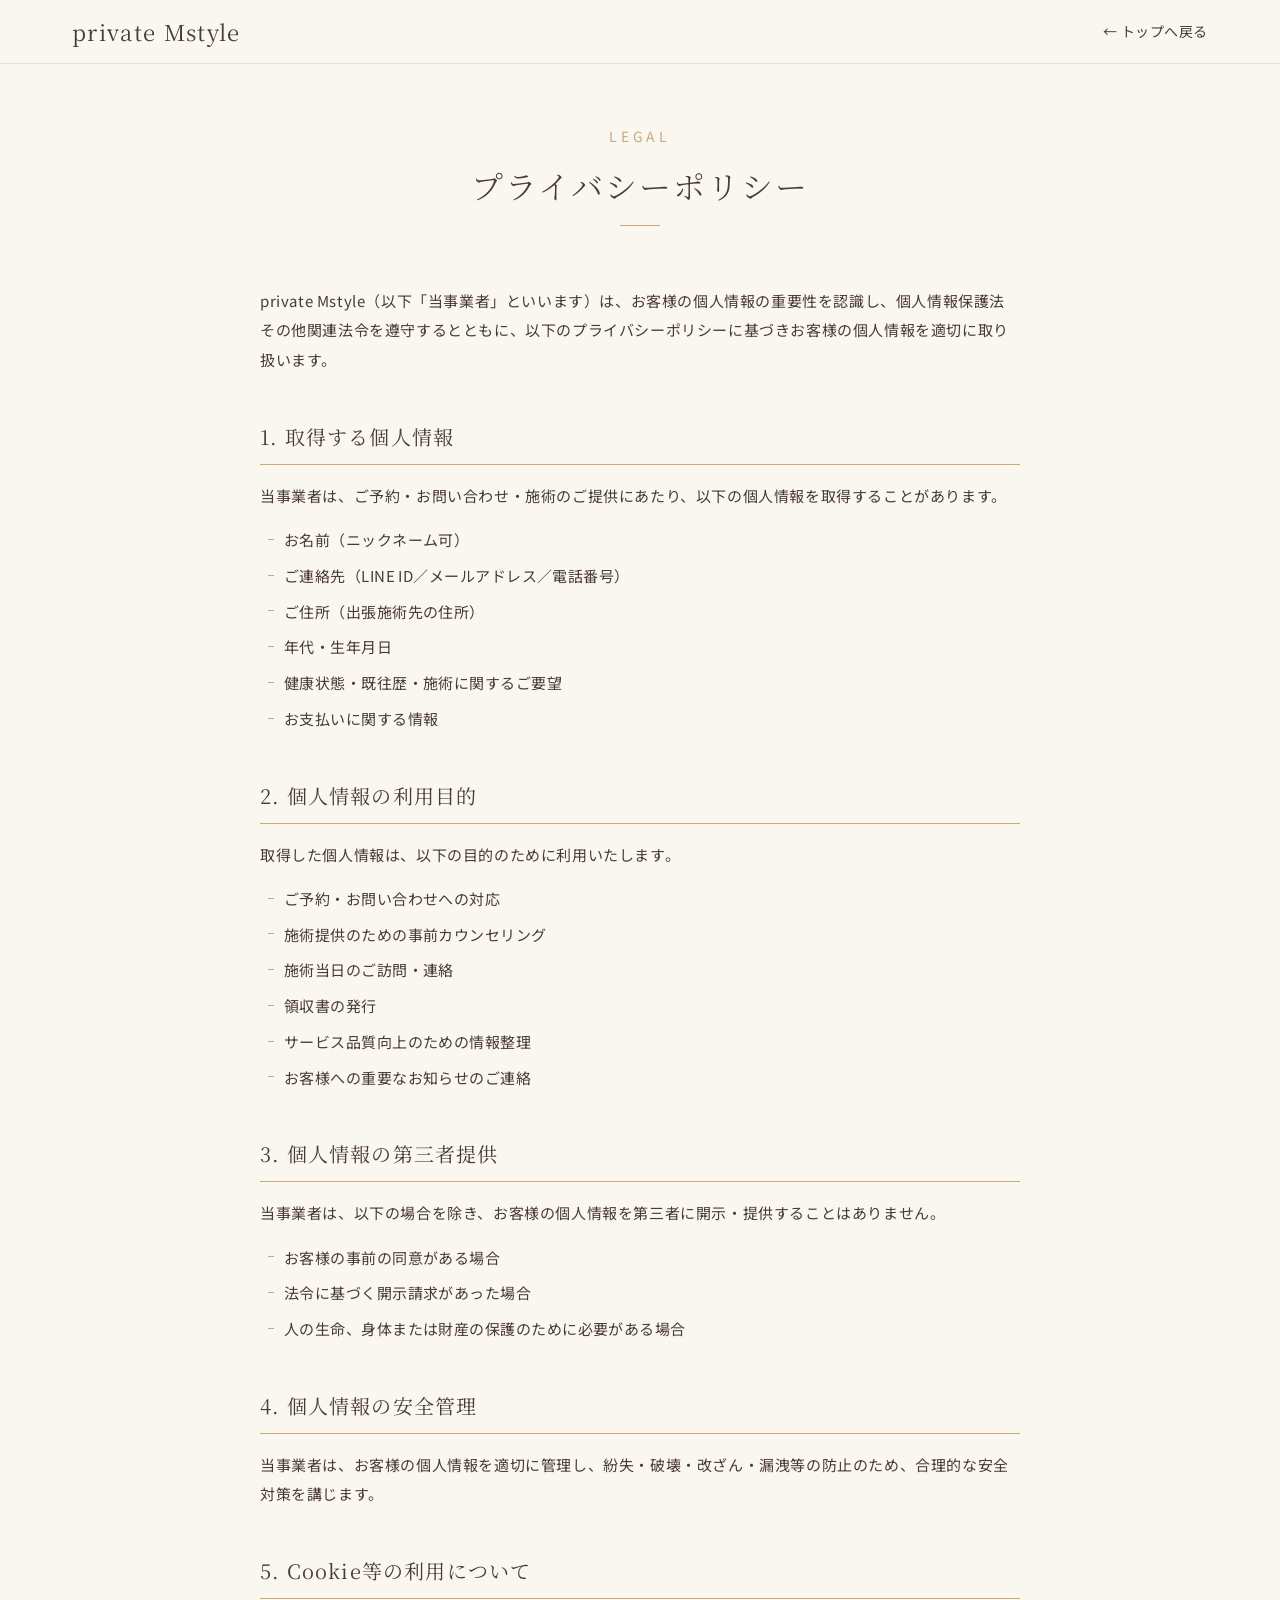
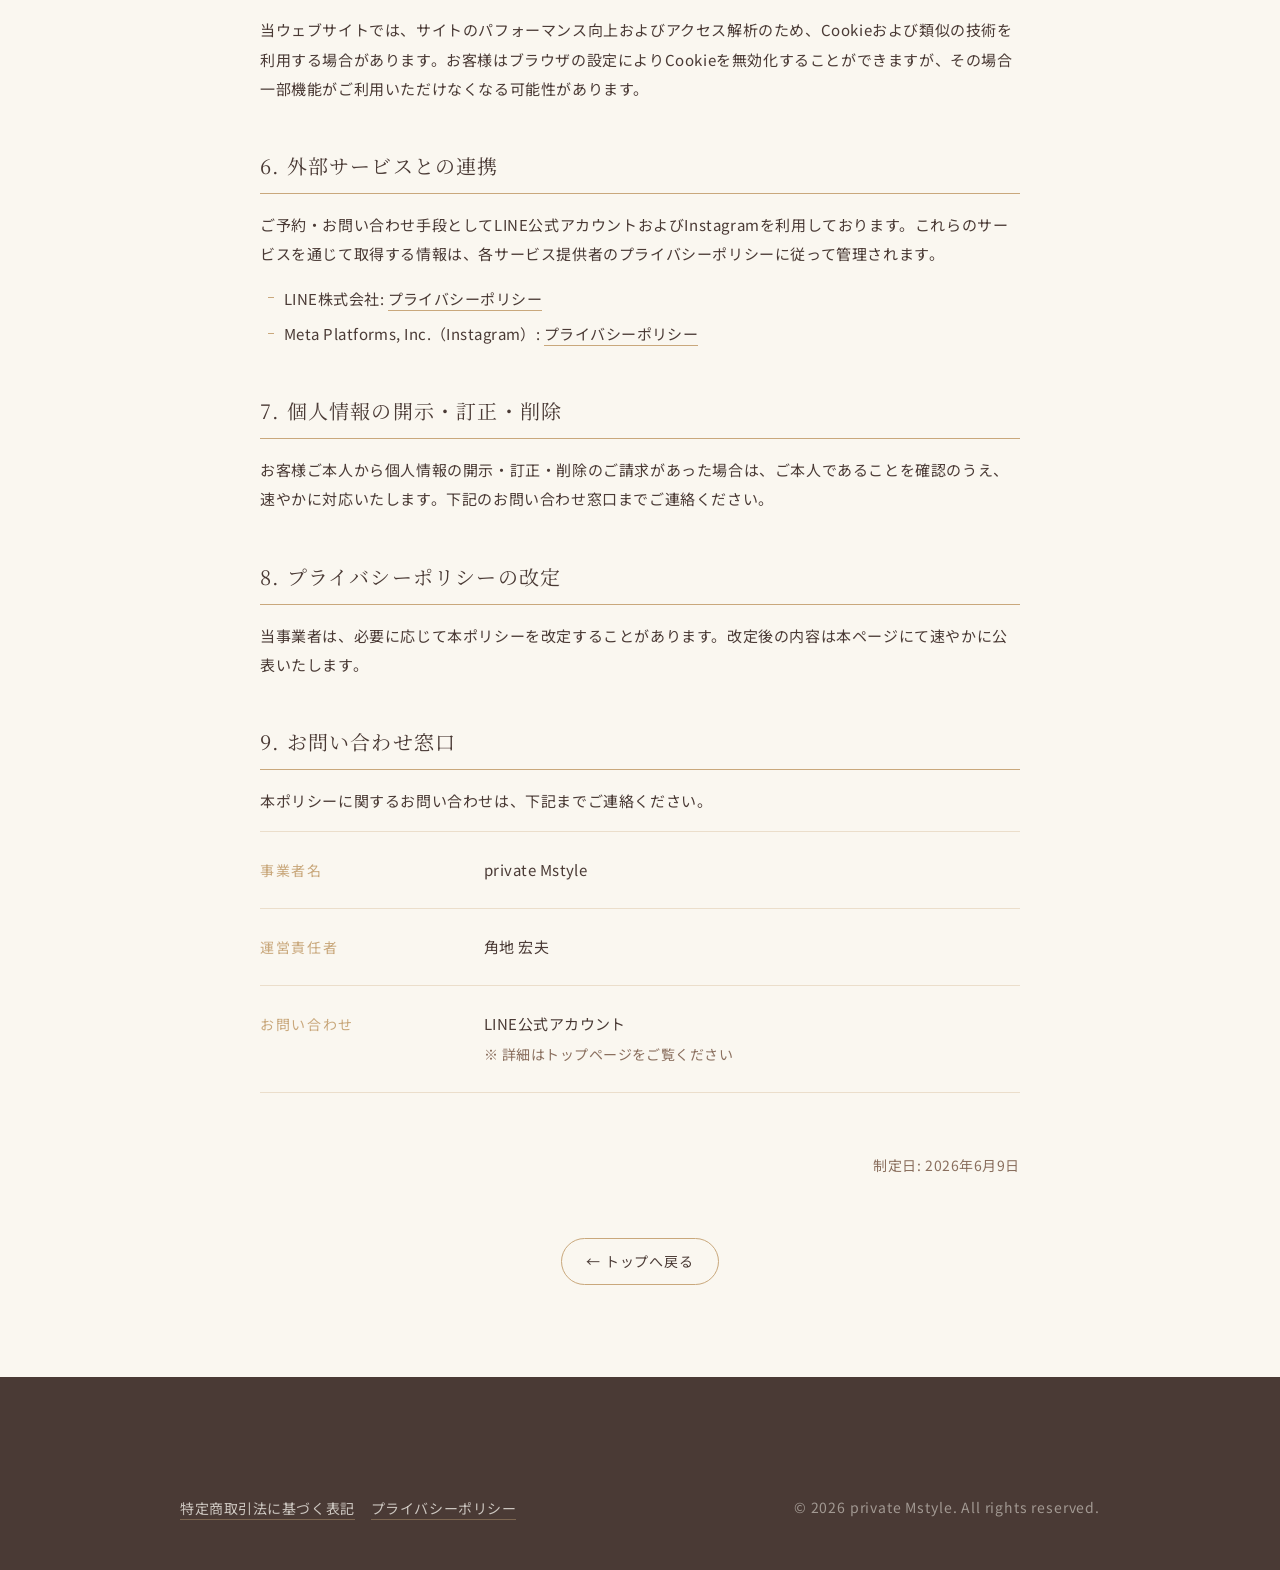
==== commit 92da2a77: "ブランド表記をスペース入り private Mstyle に統一（LP/特商法/プライバシー） Co-Authored-By: Claude Opus 4.8 (1M context) <norepl" ====
--- a/privacy.html
+++ b/privacy.html
@@ -3,8 +3,8 @@
 <head>
   <meta charset="UTF-8">
   <meta name="viewport" content="width=device-width, initial-scale=1.0">
-  <title>プライバシーポリシー | privateMstyle</title>
-  <meta name="description" content="privateMstyle のプライバシーポリシーです。お客様の個人情報の取り扱いについて記載しています。">
+  <title>プライバシーポリシー | private Mstyle</title>
+  <meta name="description" content="private Mstyle のプライバシーポリシーです。お客様の個人情報の取り扱いについて記載しています。">
   <meta name="robots" content="noindex">
 
   <link rel="preconnect" href="https://fonts.googleapis.com">
@@ -17,7 +17,7 @@
 
   <header class="site-header" id="site-header">
     <div class="site-header__inner">
-      <a href="index.html" class="site-header__logo">privateMstyle</a>
+      <a href="index.html" class="site-header__logo">private Mstyle</a>
       <a href="index.html" class="legal-back">← トップへ戻る</a>
     </div>
   </header>
@@ -31,7 +31,7 @@
 
       <div class="legal-content">
         <p class="legal-content__intro">
-          privateMstyle（以下「当事業者」といいます）は、お客様の個人情報の重要性を認識し、個人情報保護法その他関連法令を遵守するとともに、以下のプライバシーポリシーに基づきお客様の個人情報を適切に取り扱います。
+          private Mstyle（以下「当事業者」といいます）は、お客様の個人情報の重要性を認識し、個人情報保護法その他関連法令を遵守するとともに、以下のプライバシーポリシーに基づきお客様の個人情報を適切に取り扱います。
         </p>
 
         <section class="legal-section">
@@ -121,7 +121,7 @@
           <dl class="legal-table">
             <div class="legal-table__row">
               <dt>事業者名</dt>
-              <dd>privateMstyle</dd>
+              <dd>private Mstyle</dd>
             </div>
             <div class="legal-table__row">
               <dt>運営責任者</dt>
@@ -152,7 +152,7 @@
           <li><a href="tokushoho.html">特定商取引法に基づく表記</a></li>
           <li><a href="privacy.html">プライバシーポリシー</a></li>
         </ul>
-        <p class="site-footer__copy">© <span id="footer-year">2026</span> privateMstyle. All rights reserved.</p>
+        <p class="site-footer__copy">© <span id="footer-year">2026</span> private Mstyle. All rights reserved.</p>
       </div>
     </div>
   </footer>
--- a/css/style.css
+++ b/css/style.css
@@ -37,13 +37,21 @@
 	--space-5: 24px;
 	--space-6: 32px;
 	--space-7: 48px;
-	--space-8: 64px;
-	--space-9: 96px;
+	--space-8: 60px;
+	--space-9: 80px;
+	/* 2026-06-01 角地様FB①: 全体の縦余白を詰める（旧 space-8:64px / space-9:96px） */
 
 	/* Layout */
 	--max-w: 1200px;
 	--max-w-narrow: 920px;
 	--header-h: 64px;
+}
+
+/* 2026-06-01 角地様FB: スマホ時はセクション縦余白(--space-9)をさらに狭める（PCは80px→calc92pxのまま維持） */
+@media (max-width: 699px) {
+	:root {
+		--space-9: 56px;
+	}
 }
 
 /* ---------- 2. Reset & base ---------- */
@@ -296,7 +304,7 @@
 	transform: translateY(-6.5px) rotate(-45deg);
 }
 
-@media (min-width: 900px) {
+@media (min-width: 961px) {
 	.site-header__inner {
 		padding: 0 var(--space-6);
 	}
@@ -420,7 +428,7 @@
 
 .fv__sub {
 	margin: var(--space-5) 0 0;
-	font-size: 20px;
+	font-size: 18px; /* 2026-06-01 角地様FB: スマホ時は18px（PCは900px+で20pxに戻す） */
 	font-weight: 400;
 	color: var(--c-brown-dark);
 	letter-spacing: 0.05em;
@@ -519,6 +527,10 @@
 		flex-basis: 100%;
 	}
 
+	.fv__sub {
+		font-size: 20px; /* PCはサブコピーを20pxに戻す */
+	}
+
 	.fv__deco {
 		display: block;
 	}
@@ -553,7 +565,7 @@
 .assurance__intro {
 	margin: 0 0 var(--space-6);
 	text-align: center;
-	font-size: 15px;
+	font-size: 16px; /* 2026-06-01 角地様FB: 他セクションと文字サイズを揃える（旧15px） */
 	line-height: 1.9;
 	letter-spacing: 0.04em;
 	color: var(--c-brown-dark);
@@ -609,8 +621,12 @@
 }
 
 @media (min-width: 700px) {
+	.assurance__icon svg {
+			width: 32px;
+			height: 32px;
+		}
 	.assurance__list {
-		grid-template-columns: repeat(3, 1fr);
+		grid-template-columns: repeat(2, 1fr);
 		gap: var(--space-4);
 	}
 
@@ -619,6 +635,21 @@
 		text-align: center;
 		gap: var(--space-3);
 		padding: var(--space-6) var(--space-4);
+	}
+
+	/* 2026-06-01 角地様FB: PCで他セクション本文（16px/lead18px）に揃える */
+	.assurance__intro {
+		font-size: 18px;
+	}
+
+	.assurance__text {
+		font-size: 16px;
+	}
+}
+
+@media (min-width: 980px) {
+	.assurance__list {
+		grid-template-columns: repeat(4, 1fr);
 	}
 }
 
@@ -628,7 +659,7 @@
 .section-head {
 	text-align: center;
 	max-width: 720px;
-	margin: 0 auto var(--space-7);
+	margin: 0 auto var(--space-6); /* 2026-06-01 角地様FB①: 見出し下の余白を詰める（旧 space-7） */
 }
 
 .section-head__label {
@@ -917,7 +948,7 @@
 	content: "";
 	position: absolute;
 	inset: 0;
-	background: url('../assets/photos/reasons-bg.png') center/cover no-repeat;
+	background: url('../assets/photos/reasons-bg.webp') center/cover no-repeat;
 	opacity: 0.16;
 	z-index: -1;
 	pointer-events: none;
@@ -1345,6 +1376,147 @@
 	}
 }
 
+/* 主な資格バッジ */
+.profile__badges {
+	list-style: none;
+	margin: 0;
+	padding: 0;
+	display: flex;
+	flex-wrap: wrap;
+	gap: var(--space-2);
+}
+
+.profile__badge {
+	display: inline-flex;
+	align-items: baseline;
+	gap: 6px;
+	font-family: var(--ff-sans);
+	font-size: 14px;
+	letter-spacing: 0.04em;
+	color: var(--c-brown-dark);
+	background: var(--c-white);
+	border: 1px solid rgba(201, 168, 124, 0.5);
+	border-radius: 999px;
+	padding: 7px 16px;
+}
+
+.profile__badge--main {
+	background: var(--c-secondary);
+	border-color: var(--c-gold);
+	font-weight: 600;
+}
+
+.profile__badge-note {
+	font-size: 11px;
+	font-weight: 400;
+	letter-spacing: 0.08em;
+	color: var(--c-brown-mid);
+	border: 1px solid var(--c-gold);
+	border-radius: 4px;
+	padding: 1px 5px;
+}
+
+/* 保有資格一覧（折りたたみ） */
+.profile__quals {
+	border: 1px solid rgba(201, 168, 124, 0.32);
+	border-radius: 10px;
+	background: var(--c-base-light);
+}
+
+.profile__quals-summary {
+	display: flex;
+	align-items: center;
+	justify-content: space-between;
+	gap: var(--space-3);
+	padding: var(--space-4);
+	cursor: pointer;
+	list-style: none;
+	font-family: var(--ff-sans);
+	font-size: 14px;
+	letter-spacing: 0.04em;
+	color: var(--c-brown-dark);
+}
+
+.profile__quals-summary::-webkit-details-marker {
+	display: none;
+}
+
+.profile__quals-chevron {
+	flex-shrink: 0;
+	width: 16px;
+	height: 16px;
+	color: var(--c-gold);
+}
+
+.profile__quals-chevron svg {
+	width: 100%;
+	height: 100%;
+}
+
+.profile__quals-chevron-v {
+	transform-origin: center;
+	transform-box: fill-box;
+	transition: transform 0.32s cubic-bezier(0.4, 0, 0.2, 1);
+}
+
+.profile__quals.is-open .profile__quals-chevron-v {
+	transform: rotate(90deg);
+}
+
+/* FAQ と同じグリッド行アニメーション */
+.profile__quals-body {
+	display: grid;
+	grid-template-rows: 0fr;
+	transition: grid-template-rows 0.32s cubic-bezier(0.4, 0, 0.2, 1);
+}
+
+.profile__quals.is-open .profile__quals-body {
+	grid-template-rows: 1fr;
+}
+
+.profile__quals-list {
+	list-style: none;
+	margin: 0;
+	padding: 0 var(--space-4) 0;
+	display: grid;
+	grid-template-columns: 1fr;
+	gap: var(--space-2);
+	overflow: hidden;
+	min-height: 0;
+	transition: padding 0.32s cubic-bezier(0.4, 0, 0.2, 1);
+}
+
+.profile__quals.is-open .profile__quals-list {
+	padding-bottom: var(--space-4);
+}
+
+.profile__quals-list li {
+	position: relative;
+	padding-left: var(--space-4);
+	font-size: 14px;
+	line-height: 1.7;
+	color: var(--c-brown-dark);
+	letter-spacing: 0.03em;
+}
+
+.profile__quals-list li::before {
+	content: "";
+	position: absolute;
+	left: 0;
+	top: 0.7em;
+	width: 5px;
+	height: 5px;
+	border-radius: 50%;
+	background: var(--c-gold);
+}
+
+@media (min-width: 600px) {
+	.profile__quals-list {
+		grid-template-columns: 1fr 1fr;
+		gap: var(--space-2) var(--space-5);
+	}
+}
+
 /* ============================================================
    08 BONUS（初回限定特典）
    ============================================================ */
@@ -1498,6 +1670,9 @@
 }
 
 @media (min-width: 700px) {
+	.bonus {
+		padding-top: 0;
+	}
 	.bonus__card {
 		padding: var(--space-8) var(--space-7) var(--space-7);
 	}
@@ -1556,6 +1731,7 @@
 @media (min-width: 900px) {
 	.bonus {
 		padding: calc(var(--space-9) + var(--space-3)) var(--space-6);
+		padding-top: 0;
 	}
 }
 
@@ -2064,11 +2240,10 @@
 /* ============================================================
    11 VOICES（お客様の声）
    ============================================================ */
-/* ⚠️ 本番公開時の必須対応：掲載中の声はデザイン確認用のサンプル（架空）です。
-   実レビュー（MEO等）が集まるまでは景表法・ステマ規制リスク回避のため、
-   下記コメントを解除してセクションごと非表示にしてください。
+/* ⚠️ 掲載中の声はデザイン確認用のサンプル（架空）。実レビュー（MEO等）が集まるまでは
+   景表法・ステマ規制リスク回避のためセクションごと非表示にしている（2026-06-08 公開時に有効化）。
+   実声を受領したら下記 display:none 行をコメントアウト/削除すれば即再表示できる。 */
 .voices { display: none !important; }
-*/
 .voices {
 	padding: var(--space-9) var(--space-4);
 	background: var(--c-sub);
@@ -2181,6 +2356,74 @@
 	margin: 0 auto;
 }
 
+.area-map {
+	margin: 0 0 var(--space-7);
+}
+
+.area-map__svg {
+	display: block;
+	width: 100%;
+	max-width: 640px;
+	height: auto;
+	margin: 0 auto;
+}
+
+.area-map__frame {
+	fill: var(--c-base-light);
+	stroke: rgba(201, 168, 124, 0.4);
+	stroke-width: 1.5;
+}
+
+.area-map__caption {
+	font-family: var(--ff-sans);
+	font-size: 12px;
+	letter-spacing: 0.18em;
+	fill: var(--c-gold);
+}
+
+.area-map__zone rect {
+	fill: var(--c-secondary);
+	stroke: var(--c-gold);
+	stroke-width: 1.2;
+}
+
+.area-map__name {
+	font-family: var(--ff-serif);
+	font-size: 16px;
+	fill: var(--c-brown-dark);
+	text-anchor: middle;
+	letter-spacing: 0.08em;
+}
+
+.area-map__sta {
+	font-family: var(--ff-sans);
+	font-size: 10px;
+	fill: var(--c-brown-mid);
+	text-anchor: middle;
+	letter-spacing: 0.02em;
+}
+
+.area-map__pin-bg {
+	fill: var(--c-white);
+	stroke: var(--c-gold);
+	stroke-width: 1.2;
+}
+
+.area-map__pin-mark {
+	color: var(--c-accent);
+}
+
+.area-map__note {
+	margin: var(--space-4) 0 0;
+	text-align: center;
+	font-size: 13px;
+	color: var(--c-brown-mid);
+	letter-spacing: 0.03em;
+	line-height: 1.7;
+	word-break: keep-all;
+	overflow-wrap: anywhere;
+}
+
 .area-grid {
 	display: grid;
 	grid-template-columns: 1fr;
@@ -2513,6 +2756,9 @@
 	gap: var(--space-5);
 	margin: 0 auto;
 	max-width: 540px;
+	width: 100%;
+	overflow: hidden;
+	min-width: 0;
 }
 
 .instagram-embeds .instagram-media {
@@ -2738,6 +2984,14 @@
 	.faq {
 		padding: calc(var(--space-9) + var(--space-3)) var(--space-6);
 	}
+
+	/* 質問数が増えたため、PCでは2カラムにして縦長を抑える */
+	.faq-list {
+		display: grid;
+		grid-template-columns: 1fr 1fr;
+		gap: var(--space-3) var(--space-4);
+		align-items: start;
+	}
 }
 
 /* ============================================================
@@ -2745,6 +2999,7 @@
    ============================================================ */
 .schedule {
 	padding: var(--space-9) var(--space-4);
+	padding-top: 0;
 	background: var(--c-base);
 }
 
@@ -2787,6 +3042,7 @@
 	line-height: 1.8;
 	color: var(--c-brown-mid);
 }
+
 
 @media (max-width: 768px) {
 	.schedule {
@@ -3376,4 +3632,249 @@
 	.final-cta {
 		padding-top: 0;
 	}
+}
+
+/* ============================================================
+   2026-06-01 角地様プレビューFB 反映分
+   #4 人気メニュー（FV直下クイック） / #6 スマホ固定追従LINEバー
+   ============================================================ */
+
+/* ---------- #4 人気メニュー（FV直下） ---------- */
+.quick-menu {
+	background: var(--c-base-light);
+	border-block: 1px solid var(--c-secondary);
+}
+
+.quick-menu__inner {
+	max-width: var(--max-w-narrow);
+	margin: 0 auto;
+	padding: var(--space-7) var(--space-4) var(--space-6);
+	text-align: center;
+}
+
+.quick-menu__label {
+	margin: 0;
+	font-family: var(--ff-sans);
+	font-size: 14px;
+	letter-spacing: 0.28em;
+	color: var(--c-gold);
+	text-transform: uppercase;
+}
+
+.quick-menu__title {
+	margin: var(--space-2) 0 var(--space-5);
+	font-family: var(--ff-serif);
+	font-weight: 300;
+	font-size: clamp(20px, 3.4vw, 26px);
+	letter-spacing: 0.06em;
+	color: var(--c-brown-dark);
+}
+
+.quick-menu__list {
+	list-style: none;
+	margin: 0 auto;
+	padding: 0;
+	display: grid;
+	gap: var(--space-3);
+}
+
+.quick-menu__item {
+	display: flex;
+	flex-direction: column;
+	align-items: center;
+	gap: var(--space-2);
+	padding: var(--space-4);
+	background: var(--c-white);
+	border: 1px solid var(--c-secondary);
+	border-radius: 12px;
+	text-align: left;
+}
+
+.quick-menu__num {
+	flex: 0 0 auto;
+	font-family: var(--ff-serif);
+	font-size: 15px;
+	color: var(--c-gold);
+	letter-spacing: 0.08em;
+}
+
+.quick-menu__name {
+	flex: 1 1 auto;
+	font-size: 16px;
+	font-weight: 500;
+	color: var(--c-brown-dark);
+	letter-spacing: 0.02em;
+}
+
+.quick-menu__name small {
+	font-size: 14px;
+	font-weight: 400;
+	color: var(--c-brown-mid);
+}
+
+.quick-menu__meta {
+	flex: 0 0 auto;
+	display: flex;
+	align-items: baseline;
+	gap: var(--space-3);
+}
+
+.quick-menu__time {
+	font-size: 14px;
+	color: var(--c-brown-mid);
+}
+
+.quick-menu__price {
+	font-family: var(--ff-serif);
+	font-size: 18px;
+	color: var(--c-brown-dark);
+	white-space: nowrap;
+}
+
+.quick-menu__price em {
+	font-style: normal;
+	font-size: 10px;
+	letter-spacing: 0.1em;
+	color: var(--c-gold);
+	margin-right: 4px;
+	vertical-align: 1px;
+}
+
+.quick-menu__more {
+	display: inline-block;
+	margin-top: var(--space-5);
+	font-size: 14px;
+	color: var(--c-brown-mid);
+	border-bottom: 1px solid var(--c-gold);
+	padding-bottom: 2px;
+	letter-spacing: 0.04em;
+	transition: color 0.2s ease;
+}
+
+.quick-menu__more:hover {
+	color: var(--c-brown-dark);
+}
+
+@media (min-width: 700px) {
+	.quick-menu__inner {
+		padding: var(--space-8) var(--space-6) var(--space-7);
+	}
+
+	.quick-menu__list {
+		grid-template-columns: repeat(3, 1fr);
+		gap: var(--space-4);
+	}
+
+	.quick-menu__item {
+		flex-direction: column;
+		align-items: flex-start;
+		gap: var(--space-2);
+		padding: var(--space-5);
+	}
+
+	.quick-menu__meta {
+		margin-top: var(--space-1);
+	}
+
+	/* 2026-06-01 角地様FB: PCで他セクションと文字サイズを揃える */
+	.quick-menu__name {
+		font-size: 16px;
+	}
+
+	.quick-menu__name small {
+		font-size: 14px;
+	}
+
+	.quick-menu__time {
+		font-size: 15px;
+	}
+
+	.quick-menu__price {
+		font-size: 20px;
+	}
+
+	.quick-menu__more {
+		font-size: 15px;
+	}
+}
+
+/* ---------- #6 スマホ固定追従 LINE予約バー ---------- */
+.sticky-cta {
+	position: fixed;
+	left: 0;
+	right: 0;
+	bottom: 0;
+	z-index: 80;
+	display: flex;
+	padding: 8px 12px calc(8px + env(safe-area-inset-bottom));
+	background: rgba(252, 250, 245, 0.94);
+	backdrop-filter: blur(8px);
+	-webkit-backdrop-filter: blur(8px);
+	box-shadow: 0 -3px 18px rgba(74, 58, 53, 0.14);
+	/* 2026-06-01 角地様FB: 初期は隠し、quick-menu到達でスライドイン表示 */
+	transform: translateY(125%);
+	opacity: 0;
+	visibility: hidden;
+	pointer-events: none;
+	transition: transform 0.4s cubic-bezier(0.16, 0.84, 0.44, 1), opacity 0.4s ease, visibility 0.4s;
+}
+
+.sticky-cta.is-visible {
+	transform: translateY(0);
+	opacity: 1;
+	visibility: visible;
+	pointer-events: auto;
+}
+
+@media (prefers-reduced-motion: reduce) {
+	.sticky-cta {
+		transform: none;
+		transition: opacity 0.25s ease, visibility 0.25s;
+	}
+}
+
+.sticky-cta__btn {
+	flex: 1 1 auto;
+	display: flex;
+	align-items: center;
+	justify-content: center;
+	gap: var(--space-2);
+	min-height: 52px;
+	padding: 0 var(--space-4);
+	background: var(--c-line-cta);
+	color: var(--c-white);
+	font-family: var(--ff-sans);
+	font-size: 16px;
+	font-weight: 700;
+	letter-spacing: 0.04em;
+	border-radius: 999px;
+	text-decoration: none;
+	box-shadow: 0 4px 12px rgba(6, 199, 85, 0.32);
+	transition: background 0.2s ease;
+}
+
+.sticky-cta__btn:hover {
+	background: var(--c-line-cta-h);
+}
+
+.sticky-cta__icon {
+	width: 24px;
+	height: 24px;
+	flex: 0 0 auto;
+}
+
+/* スマホ限定表示：固定バーぶんの余白を確保 */
+body {
+	padding-bottom: calc(64px + env(safe-area-inset-bottom));
+}
+
+/* PCでは非表示・余白も解除 */
+@media (min-width: 700px) {
+	.sticky-cta {
+		display: none;
+	}
+
+	body {
+		padding-bottom: 0;
+	}
 }
